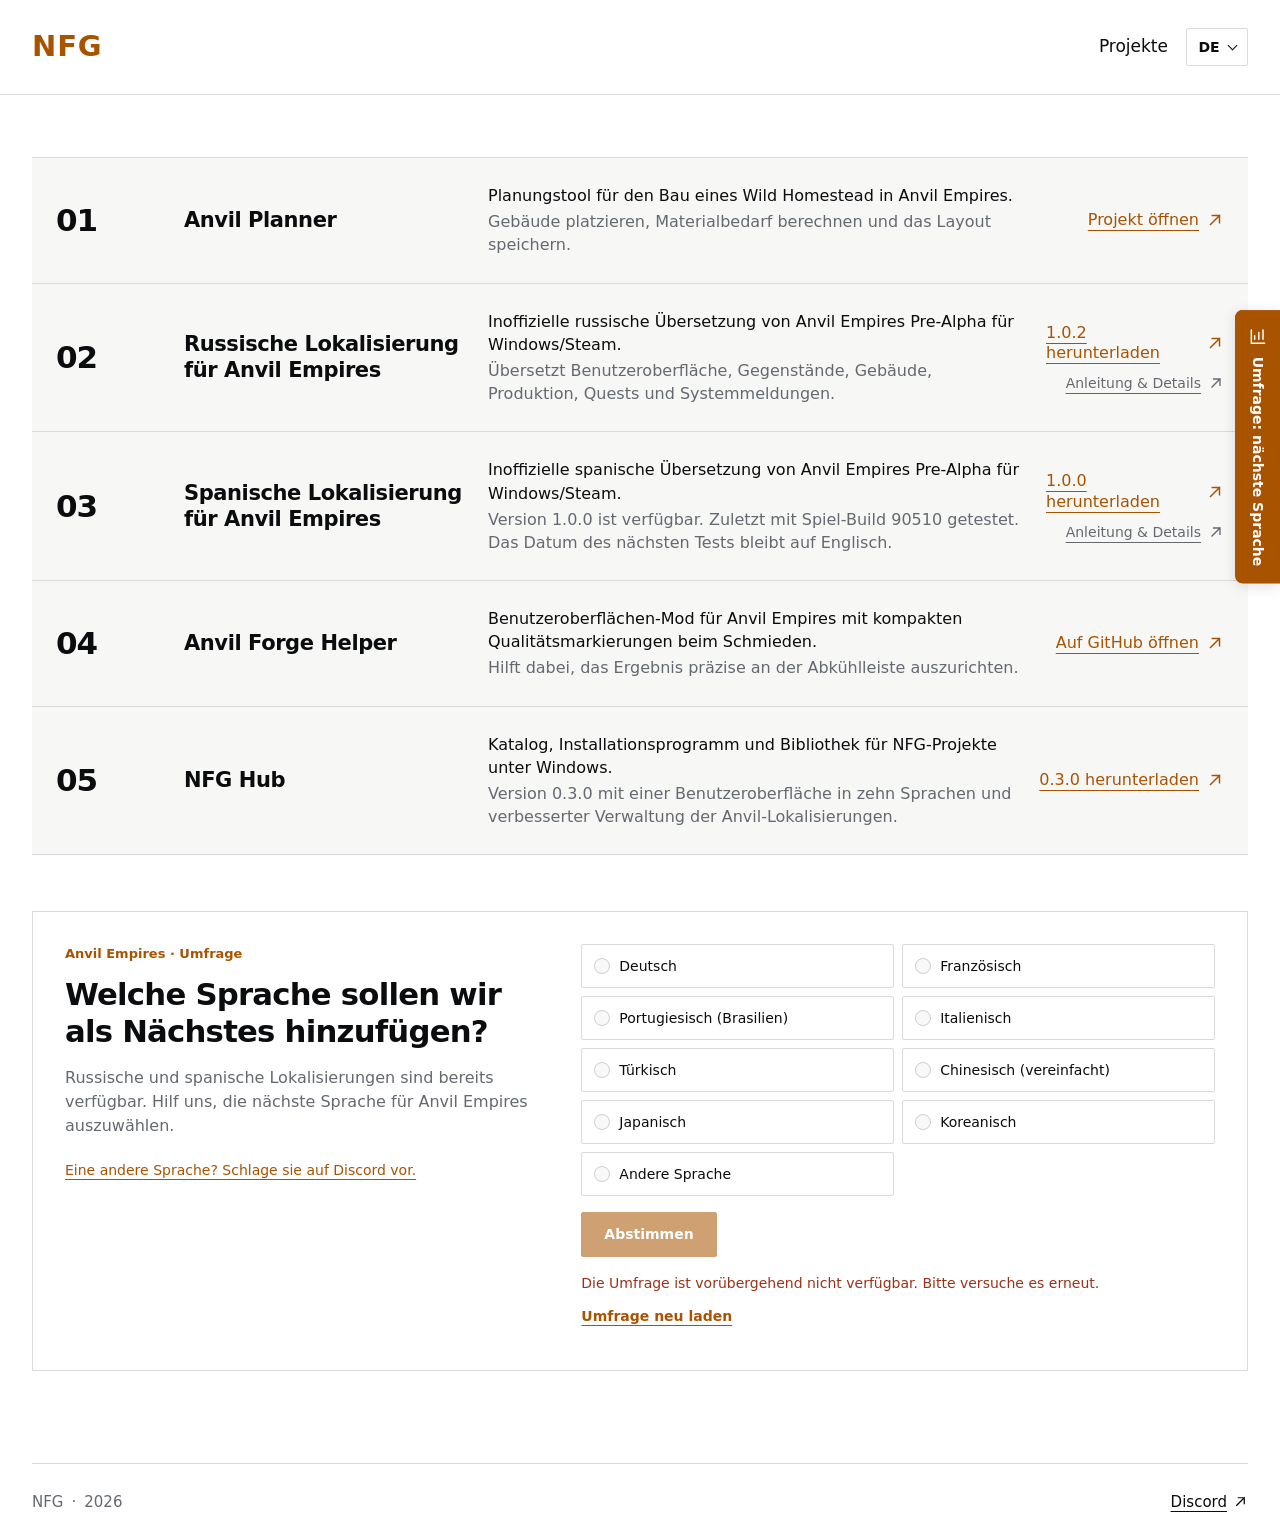
==== de/index.html @ 0013426a "Show in-game build 90510 in player-facing testing notes" ====
<!doctype html>
<html lang="de">
  <head>
    <meta charset="utf-8" />
    <meta name="viewport" content="width=device-width, initial-scale=1" />
    <title>NFG-Projekte</title>
    <meta name="description" content="Projekte von NFG: Anvil Planner, russische und spanische Lokalisierungen für Anvil Empires, Anvil Forge Helper und NFG Hub." />
    <meta name="robots" content="index,follow,max-image-preview:large" />
    <link rel="canonical" href="https://nfg-system.online/de/" />
    <link rel="alternate" hreflang="en" href="https://nfg-system.online/en/" />
    <link rel="alternate" hreflang="ru" href="https://nfg-system.online/ru/" />
    <link rel="alternate" hreflang="es" href="https://nfg-system.online/es/" />
    <link rel="alternate" hreflang="de" href="https://nfg-system.online/de/" />
    <link rel="alternate" hreflang="fr" href="https://nfg-system.online/fr/" />
    <link rel="alternate" hreflang="it" href="https://nfg-system.online/it/" />
    <link rel="alternate" hreflang="pt-BR" href="https://nfg-system.online/pt-br/" />
    <link rel="alternate" hreflang="zh-CN" href="https://nfg-system.online/zh-cn/" />
    <link rel="alternate" hreflang="ja" href="https://nfg-system.online/ja/" />
    <link rel="alternate" hreflang="ko" href="https://nfg-system.online/ko/" />
    <link rel="alternate" hreflang="tr" href="https://nfg-system.online/tr/" />
    <link rel="alternate" hreflang="x-default" href="https://nfg-system.online/en/" />
    <link rel="icon" href="../favicon.ico" sizes="any" />
    <link rel="icon" href="../assets/brand/nfg-favicon-48.png" sizes="48x48" type="image/png" />
    <link rel="icon" href="../assets/brand/nfg-favicon-192.png" sizes="192x192" type="image/png" />
    <link rel="apple-touch-icon" href="../assets/brand/nfg-apple-touch-icon.png" sizes="180x180" />
    <meta name="theme-color" content="#ffffff" />
    <meta property="og:type" content="website" />
    <meta property="og:site_name" content="NFG" />
    <meta property="og:url" content="https://nfg-system.online/de/" />
    <meta property="og:title" content="NFG-Projekte" />
    <meta property="og:description" content="Projekte von NFG: Anvil Planner, russische und spanische Lokalisierungen für Anvil Empires, Anvil Forge Helper und NFG Hub." />
    <meta property="og:locale" content="de_DE" />
    <meta property="og:locale:alternate" content="en_US" />
    <meta property="og:locale:alternate" content="ru_RU" />
    <meta property="og:locale:alternate" content="es_ES" />
    <meta property="og:locale:alternate" content="fr_FR" />
    <meta property="og:locale:alternate" content="it_IT" />
    <meta property="og:locale:alternate" content="pt_BR" />
    <meta property="og:locale:alternate" content="zh_CN" />
    <meta property="og:locale:alternate" content="ja_JP" />
    <meta property="og:locale:alternate" content="ko_KR" />
    <meta property="og:locale:alternate" content="tr_TR" />
    <meta property="og:image" content="https://nfg-system.online/assets/brand/nfg-og-image.png" />
    <meta property="og:image:alt" content="NFG" />
    <meta name="twitter:card" content="summary_large_image" />
    <script type="application/ld+json">{"@context":"https://schema.org","@graph":[{"@type":"Organization","@id":"https://nfg-system.online/#organization","name":"NFG","url":"https://nfg-system.online/","logo":"https://nfg-system.online/assets/brand/nfg-favicon-512.png"},{"@type":"WebSite","@id":"https://nfg-system.online/#website","name":"NFG","url":"https://nfg-system.online/","publisher":{"@id":"https://nfg-system.online/#organization"}},{"@type":"CollectionPage","name":"NFG-Projekte","description":"Projekte von NFG: Anvil Planner, russische und spanische Lokalisierungen für Anvil Empires, Anvil Forge Helper und NFG Hub.","url":"https://nfg-system.online/de/","inLanguage":"de","isPartOf":{"@id":"https://nfg-system.online/#website"},"mainEntity":{"@type":"ItemList","itemListElement":[{"@type":"ListItem","position":1,"name":"Anvil Planner","url":"https://anvil-planner.nfg-system.online/"},{"@type":"ListItem","position":2,"name":"Russische Lokalisierung für Anvil Empires","url":"https://github.com/Aneonfas/anvil-empires-localizations/releases/download/ru-v1.0.2/Anvil-Empires-Russian-v1.0.2-steam-build-24805551.zip"},{"@type":"ListItem","position":3,"name":"Spanische Lokalisierung für Anvil Empires","url":"https://github.com/Aneonfas/anvil-empires-localizations/releases/download/es-v1.0.0/Anvil-Empires-Spanish-v1.0.0-steam-build-24805551.zip","description":"Version 1.0.0 ist verfügbar. Zuletzt mit Spiel-Build 90510 getestet. Das Datum des nächsten Tests bleibt auf Englisch."},{"@type":"ListItem","position":4,"name":"Anvil Forge Helper","url":"https://github.com/nullith2/Anvil-forge-helper"},{"@type":"ListItem","position":5,"name":"NFG Hub","url":"https://github.com/Aneonfas/nfg-hub/releases/download/v0.3.0/NFG-Hub-v0.3.0-win-x64.zip"}]}}]}</script>
    <link rel="stylesheet" href="../assets/home.css?v=20260827-localization-guides-v1" />
    <script type="module" src="../assets/language-poll.js?v=20260827-localization-guides-v1"></script>
  </head>
  <body>
    <!-- Generated by scripts/generate-localized-home.mjs. Edit content/home.locales.json. -->
    <script>
      document.addEventListener("click", (event) => {
        const link = event.target.closest("[data-locale-choice]");
        const locale = link?.dataset.localeChoice;
        if (!locale) return;
        document.cookie = "nfg_locale=" + encodeURIComponent(locale) + "; Path=/; Max-Age=31536000; SameSite=Lax; Secure";
      });
    </script>
    <a class="skip-link" href="#projects">Zu den Projekten springen</a>

    <header class="site-header">
      <div class="shell header-inner">
        <a class="wordmark" href="/" aria-label="NFG – Startseite">NFG</a>
        <div class="header-actions">
          <a class="section-link" href="#projects">Projekte</a>
          <details class="language-menu">
            <summary aria-label="Sprache auswählen">DE</summary>
            <nav class="language-options" aria-label="Sprache auswählen">
              <a href="/en/" data-locale-choice="en" lang="en" hreflang="en">English</a>
              <a href="/ru/" data-locale-choice="ru" lang="ru" hreflang="ru">Русский</a>
              <a href="/es/" data-locale-choice="es" lang="es" hreflang="es">Español</a>
              <a href="/de/" data-locale-choice="de" lang="de" hreflang="de" aria-current="page">Deutsch</a>
              <a href="/fr/" data-locale-choice="fr" lang="fr" hreflang="fr">Français</a>
              <a href="/it/" data-locale-choice="it" lang="it" hreflang="it">Italiano</a>
              <a href="/pt-br/" data-locale-choice="pt-br" lang="pt-BR" hreflang="pt-BR">Português (Brasil)</a>
              <a href="/zh-cn/" data-locale-choice="zh-cn" lang="zh-CN" hreflang="zh-CN">简体中文</a>
              <a href="/ja/" data-locale-choice="ja" lang="ja" hreflang="ja">日本語</a>
              <a href="/ko/" data-locale-choice="ko" lang="ko" hreflang="ko">한국어</a>
              <a href="/tr/" data-locale-choice="tr" lang="tr" hreflang="tr">Türkçe</a>
            </nav>
          </details>
        </div>
      </div>
    </header>

    <div class="poll-shortcut-dock" data-poll-shortcut-dock>
      <a class="poll-shortcut" href="#language-poll" data-poll-shortcut>
        <svg viewBox="0 0 24 24" aria-hidden="true" focusable="false">
          <path d="M4 4v16h16M8 15v-4m5 4V7m5 8V4" />
        </svg>
        <span>Umfrage: nächste Sprache</span>
      </a>
    </div>

    <main class="shell page-main">
      <h1 class="visually-hidden">NFG-Projekte</h1>
      <section class="project-list" id="projects" aria-label="Liste der NFG-Projekte">
        <article class="project-row project-row-active">
          <div class="project-index" aria-hidden="true">01</div>
          <h2 class="project-title">Anvil Planner</h2>
          <div class="project-copy">
            <p>Planungstool für den Bau eines Wild Homestead in Anvil Empires.</p>
            <p class="project-copy-secondary">Gebäude platzieren, Materialbedarf berechnen und das Layout speichern.</p>
          </div>
          <a
            class="project-link"
            href="https://anvil-planner.nfg-system.online/"
            target="_blank"
            rel="noreferrer"
            aria-label="Anvil Planner in einem neuen Tab öffnen"
          >
            <span>Projekt öffnen</span>
            <svg aria-hidden="true" viewBox="0 0 20 20">
              <path d="M5 15 15 5M7 5h8v8" />
            </svg>
          </a>
        </article>

        <article class="project-row project-row-active">
          <div class="project-index" aria-hidden="true">02</div>
          <h2 class="project-title">Russische Lokalisierung für Anvil Empires</h2>
          <div class="project-copy">
            <p>Inoffizielle russische Übersetzung von Anvil Empires Pre-Alpha für Windows/Steam.</p>
            <p class="project-copy-secondary">Übersetzt Benutzeroberfläche, Gegenstände, Gebäude, Produktion, Quests und Systemmeldungen.</p>
          </div>
          <div class="project-actions">
            <a
              class="project-link"
              href="https://github.com/Aneonfas/anvil-empires-localizations/releases/download/ru-v1.0.2/Anvil-Empires-Russian-v1.0.2-steam-build-24805551.zip"
              target="_blank"
              rel="noreferrer"
              aria-label="Russische Lokalisierung für Anvil Empires 1.0.2 von GitHub in einem neuen Tab herunterladen"
            >
              <span>1.0.2 herunterladen</span>
              <svg aria-hidden="true" viewBox="0 0 20 20">
                <path d="M5 15 15 5M7 5h8v8" />
              </svg>
            </a>
            <a
              class="project-link project-link-secondary"
              href="https://github.com/Aneonfas/anvil-empires-localizations/blob/main/README.ru.md"
              target="_blank"
              rel="noreferrer"
              hreflang="ru"
              aria-label="Anleitung &amp; Details: Russische Lokalisierung für Anvil Empires auf GitHub (öffnet in einem neuen Tab)"
            >
              <span>Anleitung &amp; Details</span>
              <svg aria-hidden="true" viewBox="0 0 20 20">
                <path d="M5 15 15 5M7 5h8v8" />
              </svg>
            </a>
          </div>
        </article>

        <article class="project-row project-row-active">
          <div class="project-index" aria-hidden="true">03</div>
          <h2 class="project-title">Spanische Lokalisierung für Anvil Empires</h2>
          <div class="project-copy">
            <p>Inoffizielle spanische Übersetzung von Anvil Empires Pre-Alpha für Windows/Steam.</p>
            <p class="project-copy-secondary">Version 1.0.0 ist verfügbar. Zuletzt mit Spiel-Build 90510 getestet. Das Datum des nächsten Tests bleibt auf Englisch.</p>
          </div>
          <div class="project-actions">
            <a
              class="project-link"
              href="https://github.com/Aneonfas/anvil-empires-localizations/releases/download/es-v1.0.0/Anvil-Empires-Spanish-v1.0.0-steam-build-24805551.zip"
              target="_blank"
              rel="noreferrer"
              aria-label="Spanische Lokalisierung für Anvil Empires 1.0.0 von GitHub in einem neuen Tab herunterladen"
            >
              <span>1.0.0 herunterladen</span>
              <svg aria-hidden="true" viewBox="0 0 20 20">
                <path d="M5 15 15 5M7 5h8v8" />
              </svg>
            </a>
            <a
              class="project-link project-link-secondary"
              href="https://github.com/Aneonfas/anvil-empires-localizations/blob/main/README.es.md"
              target="_blank"
              rel="noreferrer"
              hreflang="es"
              aria-label="Anleitung &amp; Details: Spanische Lokalisierung für Anvil Empires auf GitHub (öffnet in einem neuen Tab)"
            >
              <span>Anleitung &amp; Details</span>
              <svg aria-hidden="true" viewBox="0 0 20 20">
                <path d="M5 15 15 5M7 5h8v8" />
              </svg>
            </a>
          </div>
        </article>

        <article class="project-row project-row-active">
          <div class="project-index" aria-hidden="true">04</div>
          <h2 class="project-title">Anvil Forge Helper</h2>
          <div class="project-copy">
            <p>Benutzeroberflächen-Mod für Anvil Empires mit kompakten Qualitätsmarkierungen beim Schmieden.</p>
            <p class="project-copy-secondary">Hilft dabei, das Ergebnis präzise an der Abkühlleiste auszurichten.</p>
          </div>
          <a
            class="project-link"
            href="https://github.com/nullith2/Anvil-forge-helper"
            target="_blank"
            rel="noreferrer"
            aria-label="Anvil Forge Helper auf GitHub in einem neuen Tab öffnen"
          >
            <span>Auf GitHub öffnen</span>
            <svg aria-hidden="true" viewBox="0 0 20 20">
              <path d="M5 15 15 5M7 5h8v8" />
            </svg>
          </a>
        </article>

        <article class="project-row project-row-active">
          <div class="project-index" aria-hidden="true">05</div>
          <h2 class="project-title">NFG Hub</h2>
          <div class="project-copy">
            <p>Katalog, Installationsprogramm und Bibliothek für NFG-Projekte unter Windows.</p>
            <p class="project-copy-secondary">Version 0.3.0 mit einer Benutzeroberfläche in zehn Sprachen und verbesserter Verwaltung der Anvil-Lokalisierungen.</p>
          </div>
          <a
            class="project-link"
            href="https://github.com/Aneonfas/nfg-hub/releases/download/v0.3.0/NFG-Hub-v0.3.0-win-x64.zip"
            target="_blank"
            rel="noreferrer"
            aria-label="NFG Hub 0.3.0 für Windows x64 von GitHub in einem neuen Tab herunterladen"
          >
            <span>0.3.0 herunterladen</span>
            <svg aria-hidden="true" viewBox="0 0 20 20">
              <path d="M5 15 15 5M7 5h8v8" />
            </svg>
          </a>
        </article>
      </section>

      <section class="language-poll" id="language-poll" aria-labelledby="language-poll-title" tabindex="-1" data-language-poll data-poll-id="anvil-next-language-v1">
        <div class="poll-intro">
          <p class="poll-eyebrow">Anvil Empires · Umfrage</p>
          <h2 id="language-poll-title">Welche Sprache sollen wir als Nächstes hinzufügen?</h2>
          <p class="poll-description">Russische und spanische Lokalisierungen sind bereits verfügbar. Hilf uns, die nächste Sprache für Anvil Empires auszuwählen.</p>
          <p class="poll-suggest"><a href="https://discord.gg/RNJaFUyeyx" target="_blank" rel="noreferrer" aria-label="Eine andere Sprache? Schlage sie auf Discord vor. NFG-Discord-Server in einem neuen Tab öffnen">Eine andere Sprache? Schlage sie auf Discord vor.</a></p>
        </div>
        <div class="poll-content">
          <form data-poll-form aria-describedby="language-poll-status" novalidate hidden>
            <fieldset class="poll-fieldset" data-poll-fieldset disabled>
              <legend class="visually-hidden">Wähle eine Sprache</legend>
              <div class="poll-options">
                <label class="poll-option">
                  <input type="radio" name="next-language" value="de" required />
                  <span>Deutsch</span>
                </label>
                <label class="poll-option">
                  <input type="radio" name="next-language" value="fr" required />
                  <span>Französisch</span>
                </label>
                <label class="poll-option">
                  <input type="radio" name="next-language" value="pt-br" required />
                  <span>Portugiesisch (Brasilien)</span>
                </label>
                <label class="poll-option">
                  <input type="radio" name="next-language" value="it" required />
                  <span>Italienisch</span>
                </label>
                <label class="poll-option">
                  <input type="radio" name="next-language" value="tr" required />
                  <span>Türkisch</span>
                </label>
                <label class="poll-option">
                  <input type="radio" name="next-language" value="zh-cn" required />
                  <span>Chinesisch (vereinfacht)</span>
                </label>
                <label class="poll-option">
                  <input type="radio" name="next-language" value="ja" required />
                  <span>Japanisch</span>
                </label>
                <label class="poll-option">
                  <input type="radio" name="next-language" value="ko" required />
                  <span>Koreanisch</span>
                </label>
                <label class="poll-option">
                  <input type="radio" name="next-language" value="other" required />
                  <span>Andere Sprache</span>
                </label>
              </div>
            </fieldset>
            <div class="poll-verification" role="group" aria-label="Prüfung vor der Abstimmung" data-poll-verification hidden>
              <p class="poll-verification-status" role="status" aria-live="polite" aria-atomic="true" tabindex="-1" data-poll-verification-status></p>
              <div class="poll-challenge" data-poll-challenge></div>
              <button class="poll-retry" type="button" data-poll-verification-retry hidden>Prüfung wiederholen</button>
            </div>
            <div class="poll-actions">
              <button class="poll-submit" type="submit" data-poll-submit disabled>Abstimmen</button>
            </div>
          </form>
          <p class="poll-status" id="language-poll-status" role="status" aria-live="polite" aria-atomic="true" tabindex="-1" data-poll-status hidden></p>
          <button class="poll-retry" type="button" data-poll-retry hidden>Umfrage neu laden</button>
          <details class="poll-results" data-poll-results hidden>
            <summary><span>Ergebnisse</span><span class="poll-total" data-poll-total></span></summary>
            <ol class="poll-result-list">
              <li class="poll-result" data-poll-result="de">
                <div class="poll-result-label">
                  <span>Deutsch<span class="poll-selected" data-poll-selected hidden>Deine Stimme</span></span>
                  <span class="poll-count" data-poll-count></span>
                </div>
                <div class="poll-track" aria-hidden="true"><div class="poll-bar" data-poll-bar></div></div>
              </li>
              <li class="poll-result" data-poll-result="fr">
                <div class="poll-result-label">
                  <span>Französisch<span class="poll-selected" data-poll-selected hidden>Deine Stimme</span></span>
                  <span class="poll-count" data-poll-count></span>
                </div>
                <div class="poll-track" aria-hidden="true"><div class="poll-bar" data-poll-bar></div></div>
              </li>
              <li class="poll-result" data-poll-result="pt-br">
                <div class="poll-result-label">
                  <span>Portugiesisch (Brasilien)<span class="poll-selected" data-poll-selected hidden>Deine Stimme</span></span>
                  <span class="poll-count" data-poll-count></span>
                </div>
                <div class="poll-track" aria-hidden="true"><div class="poll-bar" data-poll-bar></div></div>
              </li>
              <li class="poll-result" data-poll-result="it">
                <div class="poll-result-label">
                  <span>Italienisch<span class="poll-selected" data-poll-selected hidden>Deine Stimme</span></span>
                  <span class="poll-count" data-poll-count></span>
                </div>
                <div class="poll-track" aria-hidden="true"><div class="poll-bar" data-poll-bar></div></div>
              </li>
              <li class="poll-result" data-poll-result="tr">
                <div class="poll-result-label">
                  <span>Türkisch<span class="poll-selected" data-poll-selected hidden>Deine Stimme</span></span>
                  <span class="poll-count" data-poll-count></span>
                </div>
                <div class="poll-track" aria-hidden="true"><div class="poll-bar" data-poll-bar></div></div>
              </li>
              <li class="poll-result" data-poll-result="zh-cn">
                <div class="poll-result-label">
                  <span>Chinesisch (vereinfacht)<span class="poll-selected" data-poll-selected hidden>Deine Stimme</span></span>
                  <span class="poll-count" data-poll-count></span>
                </div>
                <div class="poll-track" aria-hidden="true"><div class="poll-bar" data-poll-bar></div></div>
              </li>
              <li class="poll-result" data-poll-result="ja">
                <div class="poll-result-label">
                  <span>Japanisch<span class="poll-selected" data-poll-selected hidden>Deine Stimme</span></span>
                  <span class="poll-count" data-poll-count></span>
                </div>
                <div class="poll-track" aria-hidden="true"><div class="poll-bar" data-poll-bar></div></div>
              </li>
              <li class="poll-result" data-poll-result="ko">
                <div class="poll-result-label">
                  <span>Koreanisch<span class="poll-selected" data-poll-selected hidden>Deine Stimme</span></span>
                  <span class="poll-count" data-poll-count></span>
                </div>
                <div class="poll-track" aria-hidden="true"><div class="poll-bar" data-poll-bar></div></div>
              </li>
              <li class="poll-result" data-poll-result="other">
                <div class="poll-result-label">
                  <span>Andere Sprache<span class="poll-selected" data-poll-selected hidden>Deine Stimme</span></span>
                  <span class="poll-count" data-poll-count></span>
                </div>
                <div class="poll-track" aria-hidden="true"><div class="poll-bar" data-poll-bar></div></div>
              </li>
            </ol>
          </details>
          <noscript><p class="poll-noscript">Aktiviere JavaScript, um abzustimmen und Ergebnisse zu sehen. Du kannst auch auf Discord eine Sprache vorschlagen.</p></noscript>
        </div>
        <script type="application/json" data-poll-copy>{"shortcut":"Umfrage: nächste Sprache","eyebrow":"Anvil Empires · Umfrage","title":"Welche Sprache sollen wir als Nächstes hinzufügen?","description":"Russische und spanische Lokalisierungen sind bereits verfügbar. Hilf uns, die nächste Sprache für Anvil Empires auszuwählen.","choose":"Wähle eine Sprache","choiceRequired":"Wähle vor der Abstimmung eine Sprache.","submit":"Abstimmen","submitting":"Deine Stimme wird gespeichert…","loading":"Umfrage wird geladen…","retry":"Umfrage neu laden","results":"Ergebnisse","totalVotes":"Stimmen insgesamt: {count}","resultCount":"Stimmen: {votes} · {percent}","yourVote":"Deine Stimme","voted":"Deine Stimme ist gespeichert: {language}.","success":"Danke! Deine Stimme: {language}.","verification":{"label":"Prüfung vor der Abstimmung","loading":"Prüfung wird geladen…","ready":"Prüfung abgeschlossen.","retry":"Prüfung wiederholen","expired":"Die Prüfung ist abgelaufen. Bitte führe sie erneut durch.","failed":"Die Prüfung ist fehlgeschlagen. Bitte versuche es erneut.","unavailable":"Die Prüfung ist vorübergehend nicht verfügbar. Die Ergebnisse kannst du unten weiterhin ansehen.","wait":"Versuche es in {seconds} Sekunden erneut.","checkingVote":"Es wird geprüft, ob deine Stimme gespeichert wurde…"},"suggest":"Eine andere Sprache? Schlage sie auf Discord vor.","noscript":"Aktiviere JavaScript, um abzustimmen und Ergebnisse zu sehen. Du kannst auch auf Discord eine Sprache vorschlagen.","errors":{"unavailable":"Die Umfrage ist vorübergehend nicht verfügbar. Bitte versuche es erneut.","vote_failed":"Deine Stimme konnte nicht bestätigt werden. Lade die Umfrage vor einem weiteren Versuch neu.","cookie_required":"Zum Abstimmen sind Cookies dieser Website nötig. Erlaube sie und lade die Umfrage neu.","forbidden":"Die Abstimmungsanfrage konnte nicht geprüft werden. Lade die Seite neu und versuche es erneut.","rate_limited":"Zu viele Anfragen. Warte etwas, bevor du es erneut versuchst.","invalid_option":"Diese Option ist nicht verfügbar. Wähle eine Sprache aus der Liste.","already_voted":"Dieser Browser hat bereits abgestimmt. Erneutes Abstimmen ist nicht möglich.","verification_required":"Schließe vor der Abstimmung die Prüfung ab.","verification_failed":"Die Prüfung wurde nicht akzeptiert. Führe sie vor einem weiteren Versuch erneut durch.","verification_unavailable":"Die Prüfung ist vorübergehend nicht verfügbar. Bitte versuche es später."},"options":{"de":"Deutsch","fr":"Französisch","pt-br":"Portugiesisch (Brasilien)","it":"Italienisch","tr":"Türkisch","zh-cn":"Chinesisch (vereinfacht)","ja":"Japanisch","ko":"Koreanisch","other":"Andere Sprache"},"locale":"de"}</script>
      </section>
    </main>

    <footer class="site-footer">
      <div class="shell">
        <div class="footer-meta">
          <span>NFG</span><span aria-hidden="true">·</span><span>2026</span>
        </div>
        <a
          class="footer-link"
          href="https://discord.gg/RNJaFUyeyx"
          target="_blank"
          rel="noreferrer"
          aria-label="NFG-Discord-Server in einem neuen Tab öffnen"
        >
          <span>Discord</span>
          <svg aria-hidden="true" viewBox="0 0 20 20">
              <path d="M5 15 15 5M7 5h8v8" />
            </svg>
        </a>
      </div>
    </footer>
  </body>
</html>
---- assets/home.css ----
:root {
  color-scheme: light;
  --paper: #ffffff;
  --ink: #0b0c0e;
  --muted: #646970;
  --placeholder: #858b92;
  --line: #d8dade;
  --active-surface: #f7f7f6;
  --accent: #a85300;
  --accent-hover: #743a00;
  --focus: rgba(168, 83, 0, 0.28);
  --max-width: 1280px;
}

* {
  box-sizing: border-box;
}

html {
  background: var(--paper);
  scroll-behavior: smooth;
}

body {
  min-width: min(320px, 100%);
  min-height: 100vh;
  min-height: 100dvh;
  margin: 0;
  display: flex;
  flex-direction: column;
  color: var(--ink);
  background: var(--paper);
  font-family: Inter, ui-sans-serif, system-ui, -apple-system, BlinkMacSystemFont,
    "Segoe UI", sans-serif;
  line-height: 1.5;
  text-rendering: optimizeLegibility;
  -webkit-font-smoothing: antialiased;
}

a {
  color: inherit;
}

.visually-hidden {
  position: absolute;
  width: 1px;
  height: 1px;
  padding: 0;
  margin: -1px;
  overflow: hidden;
  clip: rect(0, 0, 0, 0);
  white-space: nowrap;
  border: 0;
}

.shell {
  width: min(calc(100% - 64px), var(--max-width));
  margin-inline: auto;
}

.skip-link {
  position: fixed;
  z-index: 10;
  top: 12px;
  left: 12px;
  padding: 10px 12px;
  color: var(--paper);
  background: var(--ink);
  border-radius: 3px;
  transform: translateY(-160%);
}

.skip-link:focus {
  transform: translateY(0);
}

.site-header {
  flex: 0 0 auto;
  border-bottom: 1px solid var(--line);
}

.header-inner {
  min-height: 94px;
  display: flex;
  align-items: center;
  justify-content: space-between;
  gap: 24px;
}

.wordmark,
.section-link {
  text-decoration: none;
}

.header-actions {
  display: flex;
  align-items: center;
  gap: 18px;
}

.wordmark {
  color: var(--accent);
  font-size: 29px;
  font-weight: 800;
  letter-spacing: 0.03em;
}

.section-link {
  font-size: 17px;
  font-weight: 500;
  text-underline-offset: 5px;
}

.section-link:hover {
  text-decoration: underline;
}

.wordmark:focus-visible,
.section-link:focus-visible,
.language-menu summary:focus-visible,
.language-options a:focus-visible,
.project-link:focus-visible,
.footer-link:focus-visible {
  outline: 3px solid var(--focus);
  outline-offset: 5px;
  border-radius: 2px;
}

.language-menu {
  position: relative;
}

.language-menu summary {
  min-width: 62px;
  min-height: 38px;
  padding: 7px 10px;
  display: inline-flex;
  align-items: center;
  justify-content: center;
  gap: 9px;
  border: 1px solid var(--line);
  border-radius: 2px;
  color: var(--ink);
  background: var(--paper);
  font-size: 14px;
  font-weight: 700;
  line-height: 1;
  list-style: none;
  cursor: pointer;
}

.language-menu summary::-webkit-details-marker {
  display: none;
}

.language-menu summary::after {
  width: 6px;
  height: 6px;
  content: "";
  border-right: 1.5px solid currentColor;
  border-bottom: 1.5px solid currentColor;
  transform: translateY(-2px) rotate(45deg);
}

.language-menu[open] summary::after {
  transform: translateY(2px) rotate(225deg);
}

.language-options {
  position: absolute;
  z-index: 20;
  top: calc(100% + 9px);
  right: 0;
  width: 286px;
  padding: 8px;
  display: grid;
  grid-template-columns: repeat(2, minmax(0, 1fr));
  gap: 4px;
  border: 1px solid var(--line);
  background: var(--paper);
  box-shadow: 0 14px 38px rgba(11, 12, 14, 0.12);
}

.language-options a {
  padding: 9px 10px;
  color: var(--ink);
  font-size: 14px;
  font-weight: 500;
  line-height: 1.25;
  text-decoration: none;
}

.language-options a:hover,
.language-options a[aria-current="page"] {
  color: var(--accent-hover);
  background: var(--active-surface);
}

.language-options a[aria-current="page"] {
  font-weight: 700;
}

.page-main {
  flex: 1 0 auto;
  padding-block: 62px 92px;
}

.project-list {
  border-top: 1px solid var(--line);
}

.project-row {
  min-height: 108px;
  padding: 26px 24px;
  display: grid;
  grid-template-columns: 104px minmax(220px, 280px) minmax(280px, 1fr) 178px;
  align-items: center;
  column-gap: 24px;
  border-bottom: 1px solid var(--line);
}

.project-row-active {
  min-height: 118px;
  background: var(--active-surface);
}

.project-index,
.project-title,
.project-copy p {
  margin: 0;
}

.project-index {
  font-size: 31px;
  font-weight: 650;
  line-height: 1;
  letter-spacing: -0.035em;
}

.project-title {
  font-size: 21px;
  font-weight: 700;
  line-height: 1.25;
  letter-spacing: -0.02em;
}

.project-copy {
  min-width: 0;
  font-size: 16px;
  line-height: 1.45;
}

.project-copy-secondary {
  margin-top: 3px !important;
  color: var(--muted);
}

.project-actions {
  min-width: 0;
  display: flex;
  flex-direction: column;
  align-items: flex-end;
  gap: 10px;
}

.project-actions .project-link {
  max-width: 100%;
}

.project-link {
  width: max-content;
  justify-self: end;
  display: inline-flex;
  align-items: center;
  gap: 7px;
  color: var(--accent);
  font-size: 16px;
  font-weight: 500;
  line-height: 1.3;
  text-decoration-line: underline;
  text-decoration-thickness: 1px;
  text-underline-offset: 5px;
}

.project-link svg {
  width: 18px;
  height: 18px;
  flex: 0 0 auto;
  fill: none;
  stroke: currentColor;
  stroke-width: 1.65;
  stroke-linecap: square;
  stroke-linejoin: miter;
}

.project-link:hover {
  color: var(--accent-hover);
}

.project-link-secondary {
  color: var(--muted);
  font-size: 14px;
  text-align: right;
}

.project-link-secondary svg {
  width: 16px;
  height: 16px;
}

.poll-shortcut-dock {
  position: fixed;
  z-index: 5;
  top: 50%;
  right: 0;
  transform: translateY(-50%);
}

.poll-shortcut-dock[data-poll-in-view="true"] {
  visibility: hidden;
  pointer-events: none;
}

.poll-shortcut {
  min-width: 44px;
  min-height: 44px;
  padding: 16px 12px;
  display: inline-flex;
  align-items: center;
  justify-content: center;
  gap: 10px;
  border: 1px solid var(--accent);
  border-right: 0;
  border-radius: 8px 0 0 8px;
  color: var(--paper);
  background: var(--accent);
  box-shadow: 0 3px 14px rgba(11, 12, 14, 0.12);
  font-size: 14px;
  font-weight: 600;
  line-height: 1.3;
  text-align: center;
  text-decoration: none;
  white-space: nowrap;
  writing-mode: vertical-rl;
}

.poll-shortcut:hover {
  border-color: var(--accent-hover);
  background: var(--accent-hover);
}

.poll-shortcut:focus-visible,
.language-poll:focus-visible {
  outline: 3px solid var(--focus);
  outline-offset: 4px;
}

.poll-shortcut svg {
  width: 20px;
  height: 20px;
  flex: 0 0 auto;
  fill: none;
  stroke: currentColor;
  stroke-width: 1.75;
  stroke-linecap: round;
  stroke-linejoin: round;
}

.language-poll {
  margin-top: 56px;
  scroll-margin-top: 24px;
  padding: 32px;
  display: grid;
  grid-template-columns: minmax(0, 0.85fr) minmax(0, 1.15fr);
  gap: 48px;
  border: 1px solid var(--line);
}

.language-poll [hidden] {
  display: none !important;
}

.poll-intro,
.poll-content {
  min-width: 0;
}

.poll-eyebrow {
  margin: 0 0 12px;
  color: var(--accent);
  font-size: 13px;
  font-weight: 650;
}

.poll-intro h2 {
  margin: 0;
  font-size: clamp(24px, 2.4vw, 31px);
  line-height: 1.2;
  letter-spacing: -0.025em;
  overflow-wrap: anywhere;
}

.poll-description {
  margin: 16px 0 0;
  color: var(--muted);
  font-size: 16px;
}

.poll-suggest {
  margin: 22px 0 0;
  font-size: 14px;
}

.poll-suggest a,
.poll-retry {
  color: var(--accent);
  text-decoration: underline;
  text-underline-offset: 4px;
}

.poll-suggest a:hover,
.poll-retry:hover {
  color: var(--accent-hover);
}

.poll-fieldset {
  min-width: 0;
  margin: 0;
  padding: 0;
  border: 0;
}

.poll-options {
  display: grid;
  grid-template-columns: repeat(2, minmax(0, 1fr));
  gap: 8px;
}

.poll-option {
  min-width: 0;
  min-height: 44px;
  padding: 10px 12px;
  display: flex;
  align-items: center;
  gap: 9px;
  border: 1px solid var(--line);
  border-radius: 2px;
  background: var(--paper);
  font-size: 14px;
  line-height: 1.4;
  cursor: pointer;
  overflow-wrap: anywhere;
}

.poll-option input {
  flex: 0 0 auto;
  width: 16px;
  height: 16px;
  margin: 0;
  accent-color: var(--accent);
}

.poll-option:has(input:checked) {
  color: var(--accent-hover);
  border-color: var(--accent);
  background: #fff8f0;
}

.poll-option:has(input:focus-visible),
.poll-submit:focus-visible,
.poll-retry:focus-visible,
.poll-results summary:focus-visible,
.poll-suggest a:focus-visible {
  outline: 3px solid var(--focus);
  outline-offset: 3px;
}

.poll-fieldset:disabled .poll-option {
  cursor: default;
}

.poll-actions {
  margin-top: 16px;
}

.poll-submit,
.poll-retry {
  min-height: 44px;
  font: inherit;
  font-size: 14px;
  font-weight: 600;
  cursor: pointer;
}

.poll-submit {
  max-width: 100%;
  padding: 11px 22px;
  border: 1px solid var(--accent);
  border-radius: 2px;
  color: var(--paper);
  background: var(--accent);
}

.poll-submit:hover:not(:disabled) {
  border-color: var(--accent-hover);
  background: var(--accent-hover);
}

.poll-submit:disabled,
.poll-retry:disabled {
  opacity: 0.55;
  cursor: default;
}

.poll-retry {
  padding: 8px 0;
  border: 0;
  background: none;
  text-align: start;
}

.poll-status {
  margin: 16px 0 0;
  font-size: 14px;
}

.poll-status[data-state="error"],
.poll-verification-status[data-state="error"] {
  color: #9b3217;
}

.poll-status[data-state="success"] {
  font-weight: 600;
}

.poll-results {
  margin-top: 22px;
  border-top: 1px solid var(--line);
}

.poll-results summary {
  padding-block: 14px;
  font-size: 14px;
  font-weight: 600;
  cursor: pointer;
}

.poll-total {
  margin-inline-start: 12px;
  color: var(--muted);
  font-weight: 400;
}

.poll-result-list {
  margin: 4px 0 0;
  padding: 0;
  display: grid;
  gap: 12px;
  list-style: none;
}

.poll-result-label {
  display: flex;
  flex-wrap: wrap;
  align-items: baseline;
  justify-content: space-between;
  gap: 2px 12px;
  font-size: 13px;
  overflow-wrap: anywhere;
}

.poll-count {
  color: var(--muted);
  font-variant-numeric: tabular-nums;
}

.poll-selected {
  margin-inline-start: 8px;
  color: var(--accent);
  font-size: 12px;
  font-weight: 600;
}

.poll-track {
  height: 5px;
  margin-top: 5px;
  overflow: hidden;
  border-radius: 1px;
  background: var(--active-surface);
}

.poll-bar {
  width: 0;
  height: 100%;
  background: var(--accent);
}

.poll-verification {
  min-width: 0;
  margin-top: 18px;
}

.poll-verification-status {
  margin: 0 0 10px;
  color: var(--muted);
  font-size: 14px;
}

.poll-challenge {
  width: 100%;
  min-width: 0;
  max-width: 100%;
}

.poll-noscript {
  margin: 18px 0 0;
  color: var(--ink);
  font-size: 14px;
  line-height: 1.5;
}

.site-footer {
  flex: 0 0 auto;
  color: var(--muted);
  font-size: 15px;
}

.site-footer .shell {
  min-height: 76px;
  display: flex;
  align-items: center;
  justify-content: space-between;
  gap: 24px;
  border-top: 1px solid var(--line);
}

.footer-meta,
.footer-link {
  display: inline-flex;
  align-items: center;
}

.footer-meta {
  gap: 8px;
}

.footer-link {
  gap: 6px;
  color: var(--ink);
  font-weight: 500;
  text-decoration-line: underline;
  text-decoration-thickness: 1px;
  text-underline-offset: 4px;
}

.footer-link:hover {
  color: var(--accent);
}

.footer-link svg {
  width: 15px;
  height: 15px;
  fill: none;
  stroke: currentColor;
  stroke-width: 1.65;
  stroke-linecap: square;
  stroke-linejoin: miter;
}

@media (max-width: 1040px) {
  .poll-shortcut-dock {
    position: sticky;
    top: 0;
    right: auto;
    height: 72px;
    flex: 0 0 72px;
    padding: 8px 16px;
    display: grid;
    place-items: center;
    border-bottom: 1px solid var(--line);
    background: var(--paper);
    transform: none;
  }

  .poll-shortcut {
    max-width: 100%;
    padding: 10px 16px;
    border-right: 1px solid var(--accent);
    border-radius: 999px;
    white-space: normal;
    writing-mode: horizontal-tb;
  }

  .project-row {
    padding-inline: 12px;
    grid-template-columns: 64px minmax(190px, 230px) minmax(240px, 1fr) 152px;
    column-gap: 18px;
  }

  .project-list,
  .project-link {
    scroll-margin-top: 88px;
  }

  .language-poll {
    padding: 26px;
    gap: 28px;
    scroll-margin-top: 88px;
  }

}

@media (max-width: 760px) {
  .shell {
    width: min(calc(100% - 44px), var(--max-width));
  }

  .header-inner {
    min-height: 80px;
    gap: 14px;
  }

  .wordmark {
    color: var(--ink);
    font-size: 25px;
  }

  .section-link {
    font-size: 16px;
  }

  .header-actions {
    gap: 12px;
  }

  .language-menu summary {
    min-width: 58px;
    min-height: 36px;
    padding-inline: 9px;
  }

  .language-options {
    width: min(286px, calc(100vw - 44px));
  }

  .page-main {
    padding-block: 50px 36px;
  }

  .project-row,
  .project-row-active {
    min-height: 0;
    padding: 32px 0 34px;
    display: block;
    background: var(--paper);
  }

  .project-index {
    margin-bottom: 21px;
    font-size: 18px;
    color: var(--placeholder);
    letter-spacing: 0;
  }

  .project-row-active .project-index {
    color: var(--accent);
  }

  .project-title {
    margin-bottom: 17px;
    font-size: 29px;
    line-height: 1.15;
  }

  .project-copy {
    font-size: 19px;
    line-height: 1.5;
  }

  .project-copy-secondary {
    margin-top: 22px !important;
  }

  .project-link {
    margin-top: 29px;
    font-size: 19px;
  }

  .project-actions {
    margin-top: 29px;
    align-items: flex-start;
    gap: 4px;
  }

  .project-actions .project-link {
    min-height: 44px;
    margin-top: 0;
  }

  .project-link-secondary {
    font-size: 16px;
    text-align: left;
  }

  .language-poll {
    margin-top: 34px;
    padding: 26px 20px;
    grid-template-columns: minmax(0, 1fr);
    gap: 26px;
  }

  .poll-intro h2 {
    font-size: 26px;
  }

  .poll-suggest {
    margin-top: 16px;
  }

  .poll-total {
    display: block;
    margin: 5px 0 0;
  }

  .site-footer .shell {
    min-height: 68px;
  }
}

@media (max-width: 420px) {
  .poll-options {
    grid-template-columns: minmax(0, 1fr);
  }

  .poll-submit {
    width: 100%;
  }
}

@media (prefers-reduced-motion: reduce) {
  html {
    scroll-behavior: auto;
  }
}
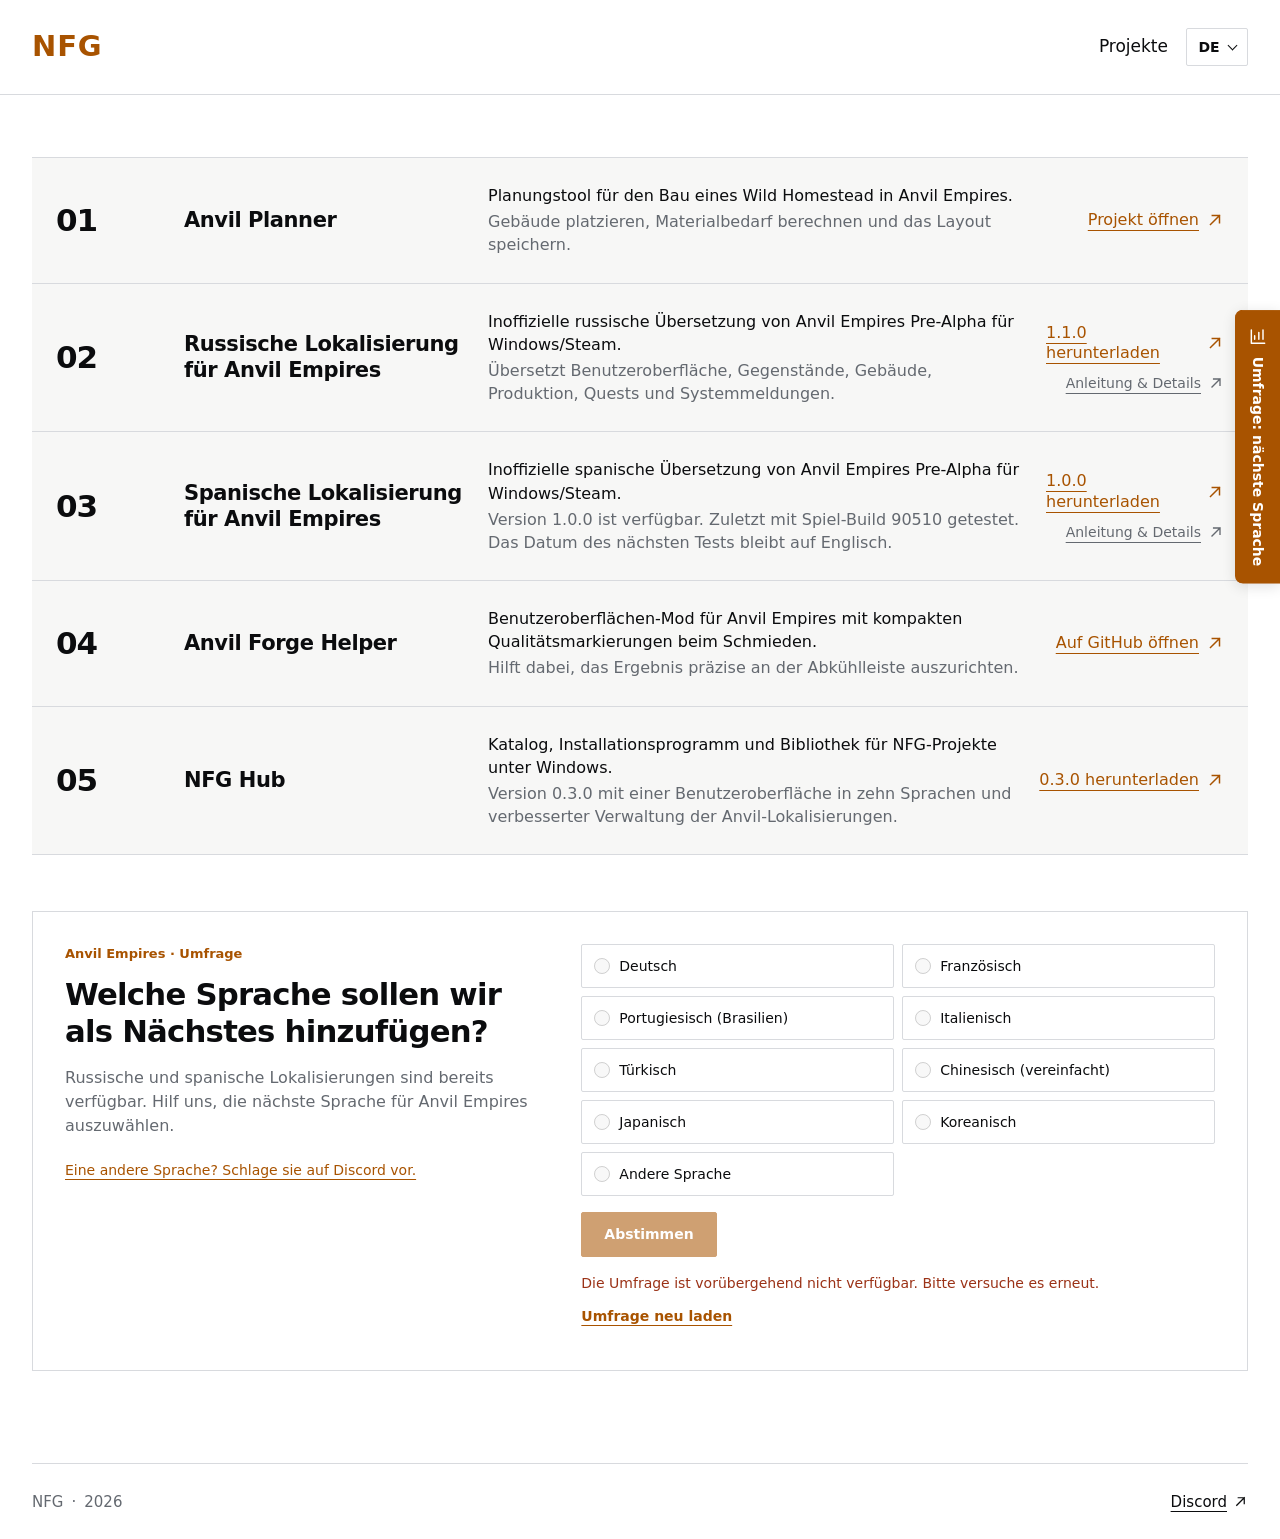
==== commit a1c86172: "Update Russian localization download to 1.1.0" ====
--- a/de/index.html
+++ b/de/index.html
@@ -43,7 +43,7 @@
     <meta property="og:image" content="https://nfg-system.online/assets/brand/nfg-og-image.png" />
     <meta property="og:image:alt" content="NFG" />
     <meta name="twitter:card" content="summary_large_image" />
-    <script type="application/ld+json">{"@context":"https://schema.org","@graph":[{"@type":"Organization","@id":"https://nfg-system.online/#organization","name":"NFG","url":"https://nfg-system.online/","logo":"https://nfg-system.online/assets/brand/nfg-favicon-512.png"},{"@type":"WebSite","@id":"https://nfg-system.online/#website","name":"NFG","url":"https://nfg-system.online/","publisher":{"@id":"https://nfg-system.online/#organization"}},{"@type":"CollectionPage","name":"NFG-Projekte","description":"Projekte von NFG: Anvil Planner, russische und spanische Lokalisierungen für Anvil Empires, Anvil Forge Helper und NFG Hub.","url":"https://nfg-system.online/de/","inLanguage":"de","isPartOf":{"@id":"https://nfg-system.online/#website"},"mainEntity":{"@type":"ItemList","itemListElement":[{"@type":"ListItem","position":1,"name":"Anvil Planner","url":"https://anvil-planner.nfg-system.online/"},{"@type":"ListItem","position":2,"name":"Russische Lokalisierung für Anvil Empires","url":"https://github.com/Aneonfas/anvil-empires-localizations/releases/download/ru-v1.0.2/Anvil-Empires-Russian-v1.0.2-steam-build-24805551.zip"},{"@type":"ListItem","position":3,"name":"Spanische Lokalisierung für Anvil Empires","url":"https://github.com/Aneonfas/anvil-empires-localizations/releases/download/es-v1.0.0/Anvil-Empires-Spanish-v1.0.0-steam-build-24805551.zip","description":"Version 1.0.0 ist verfügbar. Zuletzt mit Spiel-Build 90510 getestet. Das Datum des nächsten Tests bleibt auf Englisch."},{"@type":"ListItem","position":4,"name":"Anvil Forge Helper","url":"https://github.com/nullith2/Anvil-forge-helper"},{"@type":"ListItem","position":5,"name":"NFG Hub","url":"https://github.com/Aneonfas/nfg-hub/releases/download/v0.3.0/NFG-Hub-v0.3.0-win-x64.zip"}]}}]}</script>
+    <script type="application/ld+json">{"@context":"https://schema.org","@graph":[{"@type":"Organization","@id":"https://nfg-system.online/#organization","name":"NFG","url":"https://nfg-system.online/","logo":"https://nfg-system.online/assets/brand/nfg-favicon-512.png"},{"@type":"WebSite","@id":"https://nfg-system.online/#website","name":"NFG","url":"https://nfg-system.online/","publisher":{"@id":"https://nfg-system.online/#organization"}},{"@type":"CollectionPage","name":"NFG-Projekte","description":"Projekte von NFG: Anvil Planner, russische und spanische Lokalisierungen für Anvil Empires, Anvil Forge Helper und NFG Hub.","url":"https://nfg-system.online/de/","inLanguage":"de","isPartOf":{"@id":"https://nfg-system.online/#website"},"mainEntity":{"@type":"ItemList","itemListElement":[{"@type":"ListItem","position":1,"name":"Anvil Planner","url":"https://anvil-planner.nfg-system.online/"},{"@type":"ListItem","position":2,"name":"Russische Lokalisierung für Anvil Empires","url":"https://github.com/Aneonfas/anvil-empires-localizations/releases/download/ru-v1.1.0/Anvil-Empires-Russian-v1.1.0-steam-build-25584311.zip"},{"@type":"ListItem","position":3,"name":"Spanische Lokalisierung für Anvil Empires","url":"https://github.com/Aneonfas/anvil-empires-localizations/releases/download/es-v1.0.0/Anvil-Empires-Spanish-v1.0.0-steam-build-24805551.zip","description":"Version 1.0.0 ist verfügbar. Zuletzt mit Spiel-Build 90510 getestet. Das Datum des nächsten Tests bleibt auf Englisch."},{"@type":"ListItem","position":4,"name":"Anvil Forge Helper","url":"https://github.com/nullith2/Anvil-forge-helper"},{"@type":"ListItem","position":5,"name":"NFG Hub","url":"https://github.com/Aneonfas/nfg-hub/releases/download/v0.3.0/NFG-Hub-v0.3.0-win-x64.zip"}]}}]}</script>
     <link rel="stylesheet" href="../assets/home.css?v=20260827-localization-guides-v1" />
     <script type="module" src="../assets/language-poll.js?v=20260827-localization-guides-v1"></script>
   </head>
@@ -127,12 +127,12 @@
           <div class="project-actions">
             <a
               class="project-link"
-              href="https://github.com/Aneonfas/anvil-empires-localizations/releases/download/ru-v1.0.2/Anvil-Empires-Russian-v1.0.2-steam-build-24805551.zip"
+              href="https://github.com/Aneonfas/anvil-empires-localizations/releases/download/ru-v1.1.0/Anvil-Empires-Russian-v1.1.0-steam-build-25584311.zip"
               target="_blank"
               rel="noreferrer"
-              aria-label="Russische Lokalisierung für Anvil Empires 1.0.2 von GitHub in einem neuen Tab herunterladen"
+              aria-label="Russische Lokalisierung für Anvil Empires 1.1.0 von GitHub in einem neuen Tab herunterladen"
             >
-              <span>1.0.2 herunterladen</span>
+              <span>1.1.0 herunterladen</span>
               <svg aria-hidden="true" viewBox="0 0 20 20">
                 <path d="M5 15 15 5M7 5h8v8" />
               </svg>
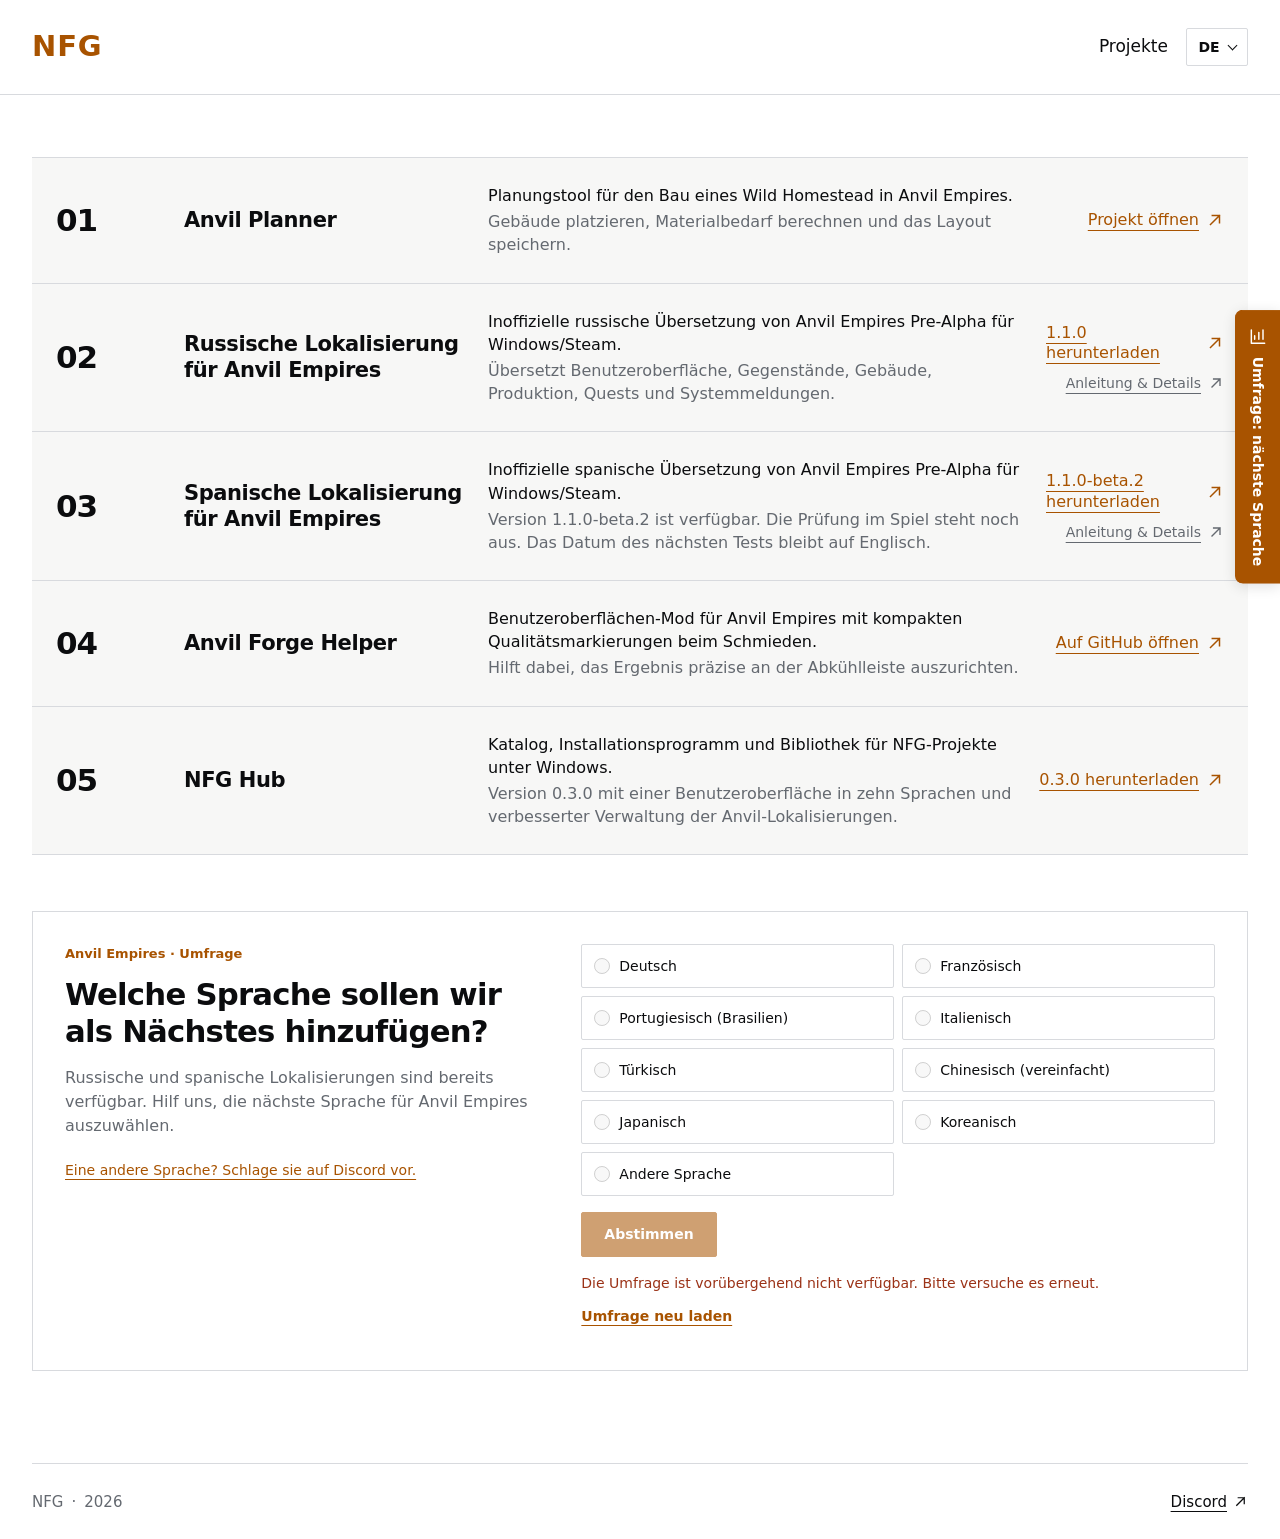
==== commit 57335eb3: "Publish Spanish beta download across all site locales" ====
--- a/de/index.html
+++ b/de/index.html
@@ -43,7 +43,7 @@
     <meta property="og:image" content="https://nfg-system.online/assets/brand/nfg-og-image.png" />
     <meta property="og:image:alt" content="NFG" />
     <meta name="twitter:card" content="summary_large_image" />
-    <script type="application/ld+json">{"@context":"https://schema.org","@graph":[{"@type":"Organization","@id":"https://nfg-system.online/#organization","name":"NFG","url":"https://nfg-system.online/","logo":"https://nfg-system.online/assets/brand/nfg-favicon-512.png"},{"@type":"WebSite","@id":"https://nfg-system.online/#website","name":"NFG","url":"https://nfg-system.online/","publisher":{"@id":"https://nfg-system.online/#organization"}},{"@type":"CollectionPage","name":"NFG-Projekte","description":"Projekte von NFG: Anvil Planner, russische und spanische Lokalisierungen für Anvil Empires, Anvil Forge Helper und NFG Hub.","url":"https://nfg-system.online/de/","inLanguage":"de","isPartOf":{"@id":"https://nfg-system.online/#website"},"mainEntity":{"@type":"ItemList","itemListElement":[{"@type":"ListItem","position":1,"name":"Anvil Planner","url":"https://anvil-planner.nfg-system.online/"},{"@type":"ListItem","position":2,"name":"Russische Lokalisierung für Anvil Empires","url":"https://github.com/Aneonfas/anvil-empires-localizations/releases/download/ru-v1.1.0/Anvil-Empires-Russian-v1.1.0-steam-build-25584311.zip"},{"@type":"ListItem","position":3,"name":"Spanische Lokalisierung für Anvil Empires","url":"https://github.com/Aneonfas/anvil-empires-localizations/releases/download/es-v1.0.0/Anvil-Empires-Spanish-v1.0.0-steam-build-24805551.zip","description":"Version 1.0.0 ist verfügbar. Zuletzt mit Spiel-Build 90510 getestet. Das Datum des nächsten Tests bleibt auf Englisch."},{"@type":"ListItem","position":4,"name":"Anvil Forge Helper","url":"https://github.com/nullith2/Anvil-forge-helper"},{"@type":"ListItem","position":5,"name":"NFG Hub","url":"https://github.com/Aneonfas/nfg-hub/releases/download/v0.3.0/NFG-Hub-v0.3.0-win-x64.zip"}]}}]}</script>
+    <script type="application/ld+json">{"@context":"https://schema.org","@graph":[{"@type":"Organization","@id":"https://nfg-system.online/#organization","name":"NFG","url":"https://nfg-system.online/","logo":"https://nfg-system.online/assets/brand/nfg-favicon-512.png"},{"@type":"WebSite","@id":"https://nfg-system.online/#website","name":"NFG","url":"https://nfg-system.online/","publisher":{"@id":"https://nfg-system.online/#organization"}},{"@type":"CollectionPage","name":"NFG-Projekte","description":"Projekte von NFG: Anvil Planner, russische und spanische Lokalisierungen für Anvil Empires, Anvil Forge Helper und NFG Hub.","url":"https://nfg-system.online/de/","inLanguage":"de","isPartOf":{"@id":"https://nfg-system.online/#website"},"mainEntity":{"@type":"ItemList","itemListElement":[{"@type":"ListItem","position":1,"name":"Anvil Planner","url":"https://anvil-planner.nfg-system.online/"},{"@type":"ListItem","position":2,"name":"Russische Lokalisierung für Anvil Empires","url":"https://github.com/Aneonfas/anvil-empires-localizations/releases/download/ru-v1.1.0/Anvil-Empires-Russian-v1.1.0-steam-build-25584311.zip"},{"@type":"ListItem","position":3,"name":"Spanische Lokalisierung für Anvil Empires","url":"https://github.com/Aneonfas/anvil-empires-localizations/releases/download/es-v1.1.0-beta.2/Anvil-Empires-Spanish-v1.1.0-beta.2-steam-build-25584311.zip","description":"Version 1.1.0-beta.2 ist verfügbar. Die Prüfung im Spiel steht noch aus. Das Datum des nächsten Tests bleibt auf Englisch."},{"@type":"ListItem","position":4,"name":"Anvil Forge Helper","url":"https://github.com/nullith2/Anvil-forge-helper"},{"@type":"ListItem","position":5,"name":"NFG Hub","url":"https://github.com/Aneonfas/nfg-hub/releases/download/v0.3.0/NFG-Hub-v0.3.0-win-x64.zip"}]}}]}</script>
     <link rel="stylesheet" href="../assets/home.css?v=20260827-localization-guides-v1" />
     <script type="module" src="../assets/language-poll.js?v=20260827-localization-guides-v1"></script>
   </head>
@@ -158,17 +158,17 @@
           <h2 class="project-title">Spanische Lokalisierung für Anvil Empires</h2>
           <div class="project-copy">
             <p>Inoffizielle spanische Übersetzung von Anvil Empires Pre-Alpha für Windows/Steam.</p>
-            <p class="project-copy-secondary">Version 1.0.0 ist verfügbar. Zuletzt mit Spiel-Build 90510 getestet. Das Datum des nächsten Tests bleibt auf Englisch.</p>
+            <p class="project-copy-secondary">Version 1.1.0-beta.2 ist verfügbar. Die Prüfung im Spiel steht noch aus. Das Datum des nächsten Tests bleibt auf Englisch.</p>
           </div>
           <div class="project-actions">
             <a
               class="project-link"
-              href="https://github.com/Aneonfas/anvil-empires-localizations/releases/download/es-v1.0.0/Anvil-Empires-Spanish-v1.0.0-steam-build-24805551.zip"
+              href="https://github.com/Aneonfas/anvil-empires-localizations/releases/download/es-v1.1.0-beta.2/Anvil-Empires-Spanish-v1.1.0-beta.2-steam-build-25584311.zip"
               target="_blank"
               rel="noreferrer"
-              aria-label="Spanische Lokalisierung für Anvil Empires 1.0.0 von GitHub in einem neuen Tab herunterladen"
+              aria-label="Spanische Lokalisierung für Anvil Empires 1.1.0-beta.2 von GitHub in einem neuen Tab herunterladen"
             >
-              <span>1.0.0 herunterladen</span>
+              <span>1.1.0-beta.2 herunterladen</span>
               <svg aria-hidden="true" viewBox="0 0 20 20">
                 <path d="M5 15 15 5M7 5h8v8" />
               </svg>
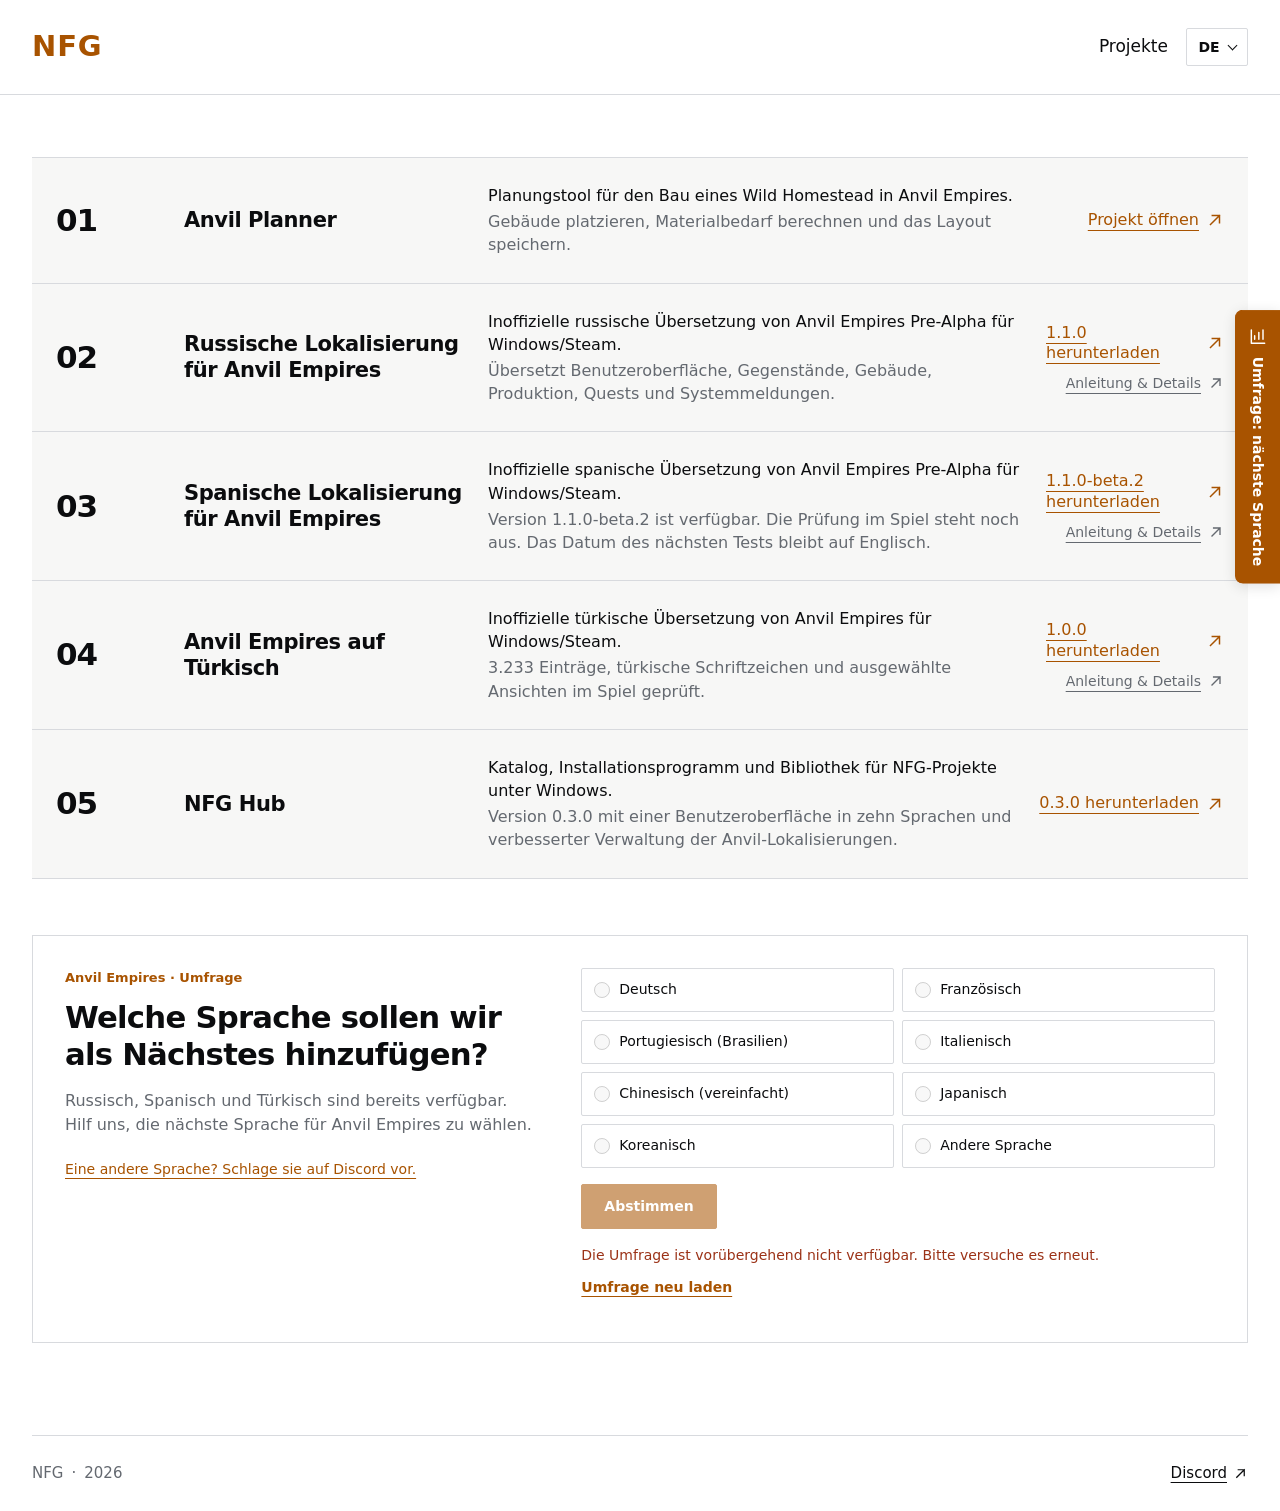
==== commit 4216dd6c: "Publish Turkish localization and remove Forge Helper from homepage" ====
--- a/de/index.html
+++ b/de/index.html
@@ -4,7 +4,7 @@
     <meta charset="utf-8" />
     <meta name="viewport" content="width=device-width, initial-scale=1" />
     <title>NFG-Projekte</title>
-    <meta name="description" content="Projekte von NFG: Anvil Planner, russische und spanische Lokalisierungen für Anvil Empires, Anvil Forge Helper und NFG Hub." />
+    <meta name="description" content="NFG-Projekte: Anvil Planner, russische, spanische und türkische Übersetzungen von Anvil Empires sowie NFG Hub." />
     <meta name="robots" content="index,follow,max-image-preview:large" />
     <link rel="canonical" href="https://nfg-system.online/de/" />
     <link rel="alternate" hreflang="en" href="https://nfg-system.online/en/" />
@@ -28,7 +28,7 @@
     <meta property="og:site_name" content="NFG" />
     <meta property="og:url" content="https://nfg-system.online/de/" />
     <meta property="og:title" content="NFG-Projekte" />
-    <meta property="og:description" content="Projekte von NFG: Anvil Planner, russische und spanische Lokalisierungen für Anvil Empires, Anvil Forge Helper und NFG Hub." />
+    <meta property="og:description" content="NFG-Projekte: Anvil Planner, russische, spanische und türkische Übersetzungen von Anvil Empires sowie NFG Hub." />
     <meta property="og:locale" content="de_DE" />
     <meta property="og:locale:alternate" content="en_US" />
     <meta property="og:locale:alternate" content="ru_RU" />
@@ -43,9 +43,9 @@
     <meta property="og:image" content="https://nfg-system.online/assets/brand/nfg-og-image.png" />
     <meta property="og:image:alt" content="NFG" />
     <meta name="twitter:card" content="summary_large_image" />
-    <script type="application/ld+json">{"@context":"https://schema.org","@graph":[{"@type":"Organization","@id":"https://nfg-system.online/#organization","name":"NFG","url":"https://nfg-system.online/","logo":"https://nfg-system.online/assets/brand/nfg-favicon-512.png"},{"@type":"WebSite","@id":"https://nfg-system.online/#website","name":"NFG","url":"https://nfg-system.online/","publisher":{"@id":"https://nfg-system.online/#organization"}},{"@type":"CollectionPage","name":"NFG-Projekte","description":"Projekte von NFG: Anvil Planner, russische und spanische Lokalisierungen für Anvil Empires, Anvil Forge Helper und NFG Hub.","url":"https://nfg-system.online/de/","inLanguage":"de","isPartOf":{"@id":"https://nfg-system.online/#website"},"mainEntity":{"@type":"ItemList","itemListElement":[{"@type":"ListItem","position":1,"name":"Anvil Planner","url":"https://anvil-planner.nfg-system.online/"},{"@type":"ListItem","position":2,"name":"Russische Lokalisierung für Anvil Empires","url":"https://github.com/Aneonfas/anvil-empires-localizations/releases/download/ru-v1.1.0/Anvil-Empires-Russian-v1.1.0-steam-build-25584311.zip"},{"@type":"ListItem","position":3,"name":"Spanische Lokalisierung für Anvil Empires","url":"https://github.com/Aneonfas/anvil-empires-localizations/releases/download/es-v1.1.0-beta.2/Anvil-Empires-Spanish-v1.1.0-beta.2-steam-build-25584311.zip","description":"Version 1.1.0-beta.2 ist verfügbar. Die Prüfung im Spiel steht noch aus. Das Datum des nächsten Tests bleibt auf Englisch."},{"@type":"ListItem","position":4,"name":"Anvil Forge Helper","url":"https://github.com/nullith2/Anvil-forge-helper"},{"@type":"ListItem","position":5,"name":"NFG Hub","url":"https://github.com/Aneonfas/nfg-hub/releases/download/v0.3.0/NFG-Hub-v0.3.0-win-x64.zip"}]}}]}</script>
-    <link rel="stylesheet" href="../assets/home.css?v=20260827-localization-guides-v1" />
-    <script type="module" src="../assets/language-poll.js?v=20260827-localization-guides-v1"></script>
+    <script type="application/ld+json">{"@context":"https://schema.org","@graph":[{"@type":"Organization","@id":"https://nfg-system.online/#organization","name":"NFG","url":"https://nfg-system.online/","logo":"https://nfg-system.online/assets/brand/nfg-favicon-512.png"},{"@type":"WebSite","@id":"https://nfg-system.online/#website","name":"NFG","url":"https://nfg-system.online/","publisher":{"@id":"https://nfg-system.online/#organization"}},{"@type":"CollectionPage","name":"NFG-Projekte","description":"NFG-Projekte: Anvil Planner, russische, spanische und türkische Übersetzungen von Anvil Empires sowie NFG Hub.","url":"https://nfg-system.online/de/","inLanguage":"de","isPartOf":{"@id":"https://nfg-system.online/#website"},"mainEntity":{"@type":"ItemList","itemListElement":[{"@type":"ListItem","position":1,"name":"Anvil Planner","url":"https://anvil-planner.nfg-system.online/"},{"@type":"ListItem","position":2,"name":"Russische Lokalisierung für Anvil Empires","url":"https://github.com/Aneonfas/anvil-empires-localizations/releases/download/ru-v1.1.0/Anvil-Empires-Russian-v1.1.0-steam-build-25584311.zip"},{"@type":"ListItem","position":3,"name":"Spanische Lokalisierung für Anvil Empires","url":"https://github.com/Aneonfas/anvil-empires-localizations/releases/download/es-v1.1.0-beta.2/Anvil-Empires-Spanish-v1.1.0-beta.2-steam-build-25584311.zip","description":"Version 1.1.0-beta.2 ist verfügbar. Die Prüfung im Spiel steht noch aus. Das Datum des nächsten Tests bleibt auf Englisch."},{"@type":"ListItem","position":4,"name":"Anvil Empires auf Türkisch","url":"https://github.com/Aneonfas/anvil-empires-localizations/releases/download/tr-v1.0.0/Anvil-Empires-Turkish-v1.0.0-steam-build-25584311.zip","description":"3.233 Einträge, türkische Schriftzeichen und ausgewählte Ansichten im Spiel geprüft."},{"@type":"ListItem","position":5,"name":"NFG Hub","url":"https://github.com/Aneonfas/nfg-hub/releases/download/v0.3.0/NFG-Hub-v0.3.0-win-x64.zip"}]}}]}</script>
+    <link rel="stylesheet" href="../assets/home.css?v=20260928-turkish-release-v1" />
+    <script type="module" src="../assets/language-poll.js?v=20260928-turkish-release-v1"></script>
   </head>
   <body>
     <!-- Generated by scripts/generate-localized-home.mjs. Edit content/home.locales.json. -->
@@ -191,23 +191,38 @@
 
         <article class="project-row project-row-active">
           <div class="project-index" aria-hidden="true">04</div>
-          <h2 class="project-title">Anvil Forge Helper</h2>
-          <div class="project-copy">
-            <p>Benutzeroberflächen-Mod für Anvil Empires mit kompakten Qualitätsmarkierungen beim Schmieden.</p>
-            <p class="project-copy-secondary">Hilft dabei, das Ergebnis präzise an der Abkühlleiste auszurichten.</p>
-          </div>
-          <a
-            class="project-link"
-            href="https://github.com/nullith2/Anvil-forge-helper"
-            target="_blank"
-            rel="noreferrer"
-            aria-label="Anvil Forge Helper auf GitHub in einem neuen Tab öffnen"
-          >
-            <span>Auf GitHub öffnen</span>
-            <svg aria-hidden="true" viewBox="0 0 20 20">
-              <path d="M5 15 15 5M7 5h8v8" />
-            </svg>
-          </a>
+          <h2 class="project-title">Anvil Empires auf Türkisch</h2>
+          <div class="project-copy">
+            <p>Inoffizielle türkische Übersetzung von Anvil Empires für Windows/Steam.</p>
+            <p class="project-copy-secondary">3.233 Einträge, türkische Schriftzeichen und ausgewählte Ansichten im Spiel geprüft.</p>
+          </div>
+          <div class="project-actions">
+            <a
+              class="project-link"
+              href="https://github.com/Aneonfas/anvil-empires-localizations/releases/download/tr-v1.0.0/Anvil-Empires-Turkish-v1.0.0-steam-build-25584311.zip"
+              target="_blank"
+              rel="noreferrer"
+              aria-label="1.0.0 herunterladen — Anvil Empires auf Türkisch — GitHub (öffnet in einem neuen Tab)"
+            >
+              <span>1.0.0 herunterladen</span>
+              <svg aria-hidden="true" viewBox="0 0 20 20">
+                <path d="M5 15 15 5M7 5h8v8" />
+              </svg>
+            </a>
+            <a
+              class="project-link project-link-secondary"
+              href="https://github.com/Aneonfas/anvil-empires-localizations/blob/main/README.tr.md"
+              target="_blank"
+              rel="noreferrer"
+              hreflang="tr"
+              aria-label="Anleitung &amp; Details: Anvil Empires auf Türkisch auf GitHub (öffnet in einem neuen Tab)"
+            >
+              <span>Anleitung &amp; Details</span>
+              <svg aria-hidden="true" viewBox="0 0 20 20">
+                <path d="M5 15 15 5M7 5h8v8" />
+              </svg>
+            </a>
+          </div>
         </article>
 
         <article class="project-row project-row-active">
@@ -236,7 +251,7 @@
         <div class="poll-intro">
           <p class="poll-eyebrow">Anvil Empires · Umfrage</p>
           <h2 id="language-poll-title">Welche Sprache sollen wir als Nächstes hinzufügen?</h2>
-          <p class="poll-description">Russische und spanische Lokalisierungen sind bereits verfügbar. Hilf uns, die nächste Sprache für Anvil Empires auszuwählen.</p>
+          <p class="poll-description">Russisch, Spanisch und Türkisch sind bereits verfügbar. Hilf uns, die nächste Sprache für Anvil Empires zu wählen.</p>
           <p class="poll-suggest"><a href="https://discord.gg/RNJaFUyeyx" target="_blank" rel="noreferrer" aria-label="Eine andere Sprache? Schlage sie auf Discord vor. NFG-Discord-Server in einem neuen Tab öffnen">Eine andere Sprache? Schlage sie auf Discord vor.</a></p>
         </div>
         <div class="poll-content">
@@ -259,10 +274,6 @@
                 <label class="poll-option">
                   <input type="radio" name="next-language" value="it" required />
                   <span>Italienisch</span>
-                </label>
-                <label class="poll-option">
-                  <input type="radio" name="next-language" value="tr" required />
-                  <span>Türkisch</span>
                 </label>
                 <label class="poll-option">
                   <input type="radio" name="next-language" value="zh-cn" required />
@@ -324,13 +335,6 @@
                 </div>
                 <div class="poll-track" aria-hidden="true"><div class="poll-bar" data-poll-bar></div></div>
               </li>
-              <li class="poll-result" data-poll-result="tr">
-                <div class="poll-result-label">
-                  <span>Türkisch<span class="poll-selected" data-poll-selected hidden>Deine Stimme</span></span>
-                  <span class="poll-count" data-poll-count></span>
-                </div>
-                <div class="poll-track" aria-hidden="true"><div class="poll-bar" data-poll-bar></div></div>
-              </li>
               <li class="poll-result" data-poll-result="zh-cn">
                 <div class="poll-result-label">
                   <span>Chinesisch (vereinfacht)<span class="poll-selected" data-poll-selected hidden>Deine Stimme</span></span>
@@ -363,7 +367,7 @@
           </details>
           <noscript><p class="poll-noscript">Aktiviere JavaScript, um abzustimmen und Ergebnisse zu sehen. Du kannst auch auf Discord eine Sprache vorschlagen.</p></noscript>
         </div>
-        <script type="application/json" data-poll-copy>{"shortcut":"Umfrage: nächste Sprache","eyebrow":"Anvil Empires · Umfrage","title":"Welche Sprache sollen wir als Nächstes hinzufügen?","description":"Russische und spanische Lokalisierungen sind bereits verfügbar. Hilf uns, die nächste Sprache für Anvil Empires auszuwählen.","choose":"Wähle eine Sprache","choiceRequired":"Wähle vor der Abstimmung eine Sprache.","submit":"Abstimmen","submitting":"Deine Stimme wird gespeichert…","loading":"Umfrage wird geladen…","retry":"Umfrage neu laden","results":"Ergebnisse","totalVotes":"Stimmen insgesamt: {count}","resultCount":"Stimmen: {votes} · {percent}","yourVote":"Deine Stimme","voted":"Deine Stimme ist gespeichert: {language}.","success":"Danke! Deine Stimme: {language}.","verification":{"label":"Prüfung vor der Abstimmung","loading":"Prüfung wird geladen…","ready":"Prüfung abgeschlossen.","retry":"Prüfung wiederholen","expired":"Die Prüfung ist abgelaufen. Bitte führe sie erneut durch.","failed":"Die Prüfung ist fehlgeschlagen. Bitte versuche es erneut.","unavailable":"Die Prüfung ist vorübergehend nicht verfügbar. Die Ergebnisse kannst du unten weiterhin ansehen.","wait":"Versuche es in {seconds} Sekunden erneut.","checkingVote":"Es wird geprüft, ob deine Stimme gespeichert wurde…"},"suggest":"Eine andere Sprache? Schlage sie auf Discord vor.","noscript":"Aktiviere JavaScript, um abzustimmen und Ergebnisse zu sehen. Du kannst auch auf Discord eine Sprache vorschlagen.","errors":{"unavailable":"Die Umfrage ist vorübergehend nicht verfügbar. Bitte versuche es erneut.","vote_failed":"Deine Stimme konnte nicht bestätigt werden. Lade die Umfrage vor einem weiteren Versuch neu.","cookie_required":"Zum Abstimmen sind Cookies dieser Website nötig. Erlaube sie und lade die Umfrage neu.","forbidden":"Die Abstimmungsanfrage konnte nicht geprüft werden. Lade die Seite neu und versuche es erneut.","rate_limited":"Zu viele Anfragen. Warte etwas, bevor du es erneut versuchst.","invalid_option":"Diese Option ist nicht verfügbar. Wähle eine Sprache aus der Liste.","already_voted":"Dieser Browser hat bereits abgestimmt. Erneutes Abstimmen ist nicht möglich.","verification_required":"Schließe vor der Abstimmung die Prüfung ab.","verification_failed":"Die Prüfung wurde nicht akzeptiert. Führe sie vor einem weiteren Versuch erneut durch.","verification_unavailable":"Die Prüfung ist vorübergehend nicht verfügbar. Bitte versuche es später."},"options":{"de":"Deutsch","fr":"Französisch","pt-br":"Portugiesisch (Brasilien)","it":"Italienisch","tr":"Türkisch","zh-cn":"Chinesisch (vereinfacht)","ja":"Japanisch","ko":"Koreanisch","other":"Andere Sprache"},"locale":"de"}</script>
+        <script type="application/json" data-poll-copy>{"shortcut":"Umfrage: nächste Sprache","eyebrow":"Anvil Empires · Umfrage","title":"Welche Sprache sollen wir als Nächstes hinzufügen?","description":"Russisch, Spanisch und Türkisch sind bereits verfügbar. Hilf uns, die nächste Sprache für Anvil Empires zu wählen.","choose":"Wähle eine Sprache","choiceRequired":"Wähle vor der Abstimmung eine Sprache.","submit":"Abstimmen","submitting":"Deine Stimme wird gespeichert…","loading":"Umfrage wird geladen…","retry":"Umfrage neu laden","results":"Ergebnisse","totalVotes":"Stimmen insgesamt: {count}","resultCount":"Stimmen: {votes} · {percent}","yourVote":"Deine Stimme","voted":"Deine Stimme ist gespeichert: {language}.","success":"Danke! Deine Stimme: {language}.","verification":{"label":"Prüfung vor der Abstimmung","loading":"Prüfung wird geladen…","ready":"Prüfung abgeschlossen.","retry":"Prüfung wiederholen","expired":"Die Prüfung ist abgelaufen. Bitte führe sie erneut durch.","failed":"Die Prüfung ist fehlgeschlagen. Bitte versuche es erneut.","unavailable":"Die Prüfung ist vorübergehend nicht verfügbar. Die Ergebnisse kannst du unten weiterhin ansehen.","wait":"Versuche es in {seconds} Sekunden erneut.","checkingVote":"Es wird geprüft, ob deine Stimme gespeichert wurde…"},"suggest":"Eine andere Sprache? Schlage sie auf Discord vor.","noscript":"Aktiviere JavaScript, um abzustimmen und Ergebnisse zu sehen. Du kannst auch auf Discord eine Sprache vorschlagen.","errors":{"unavailable":"Die Umfrage ist vorübergehend nicht verfügbar. Bitte versuche es erneut.","vote_failed":"Deine Stimme konnte nicht bestätigt werden. Lade die Umfrage vor einem weiteren Versuch neu.","cookie_required":"Zum Abstimmen sind Cookies dieser Website nötig. Erlaube sie und lade die Umfrage neu.","forbidden":"Die Abstimmungsanfrage konnte nicht geprüft werden. Lade die Seite neu und versuche es erneut.","rate_limited":"Zu viele Anfragen. Warte etwas, bevor du es erneut versuchst.","invalid_option":"Diese Option ist nicht verfügbar. Wähle eine Sprache aus der Liste.","already_voted":"Dieser Browser hat bereits abgestimmt. Erneutes Abstimmen ist nicht möglich.","verification_required":"Schließe vor der Abstimmung die Prüfung ab.","verification_failed":"Die Prüfung wurde nicht akzeptiert. Führe sie vor einem weiteren Versuch erneut durch.","verification_unavailable":"Die Prüfung ist vorübergehend nicht verfügbar. Bitte versuche es später."},"options":{"de":"Deutsch","fr":"Französisch","pt-br":"Portugiesisch (Brasilien)","it":"Italienisch","zh-cn":"Chinesisch (vereinfacht)","ja":"Japanisch","ko":"Koreanisch","other":"Andere Sprache"},"locale":"de"}</script>
       </section>
     </main>
 
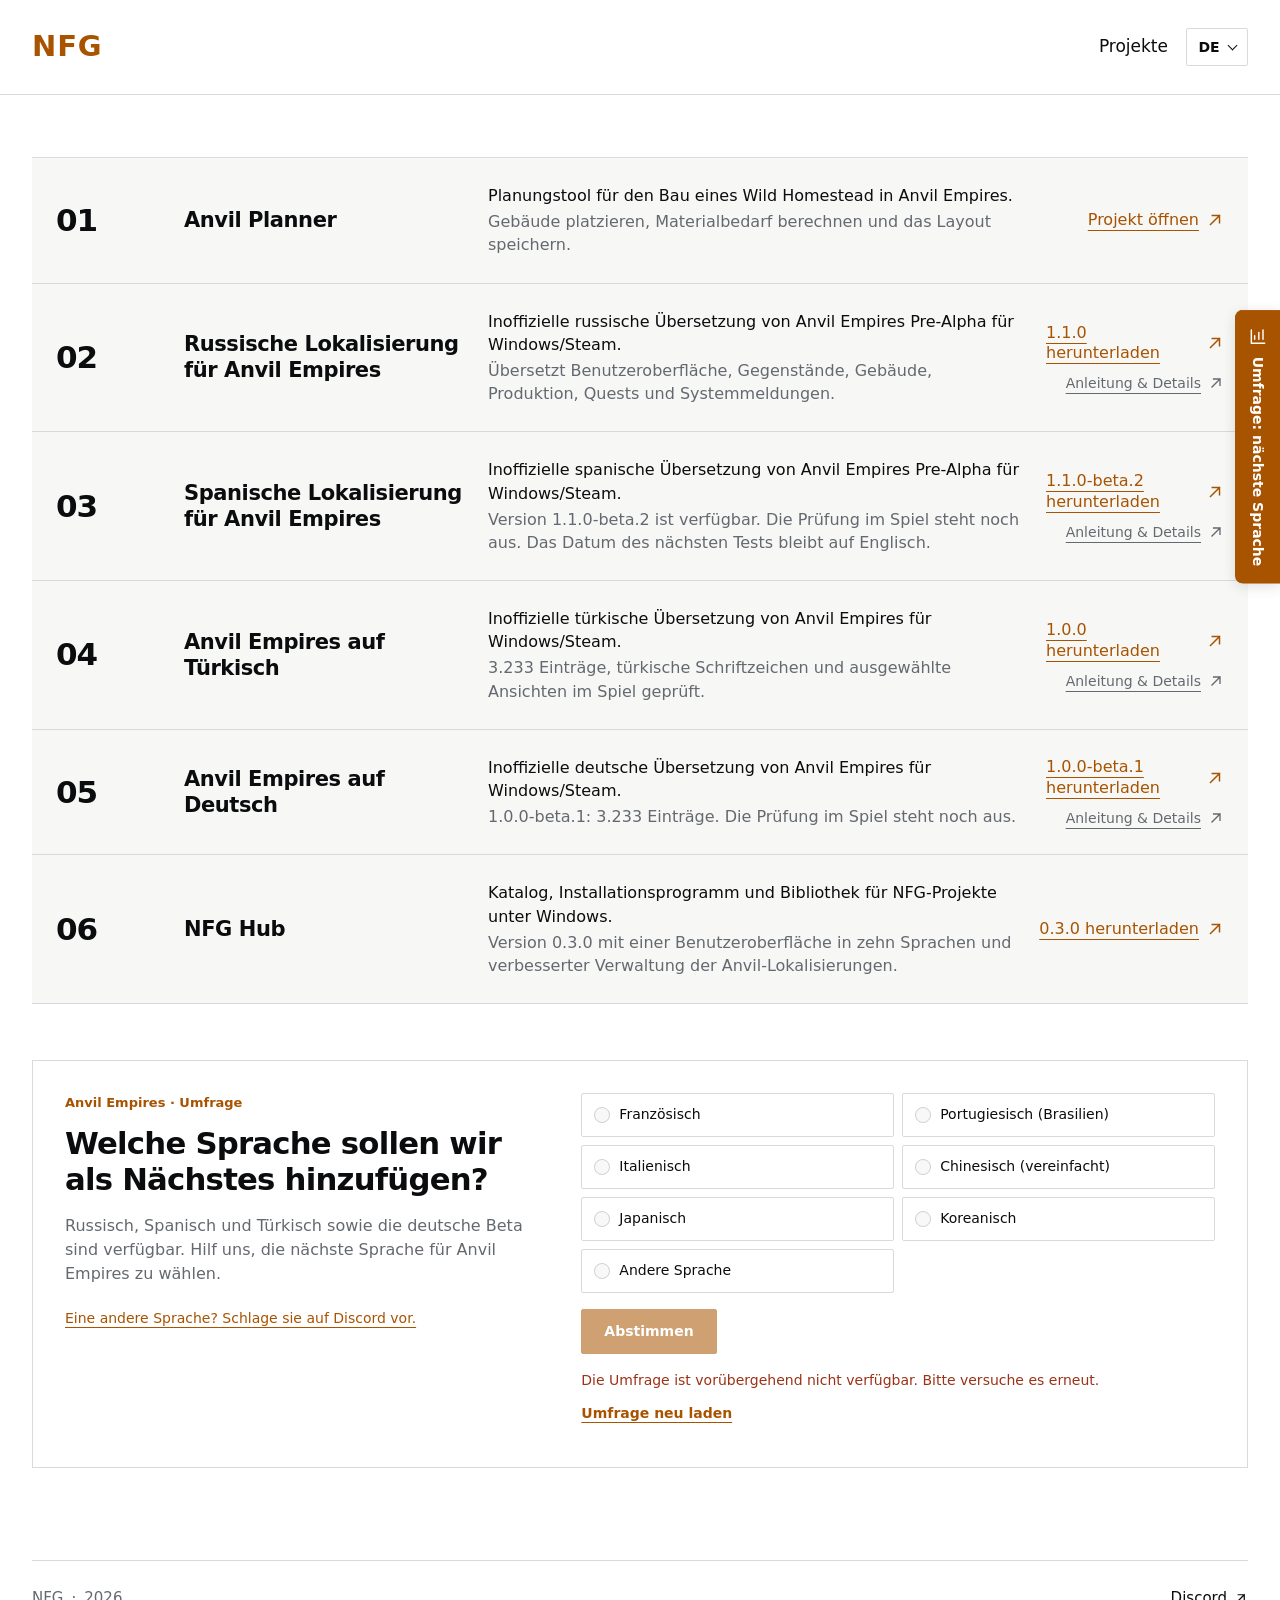
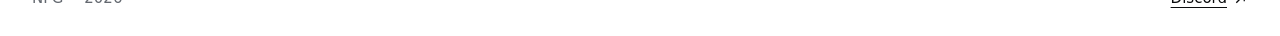
==== commit f5bd569b: "Publish German beta and retire its poll choice" ====
--- a/de/index.html
+++ b/de/index.html
@@ -4,7 +4,7 @@
     <meta charset="utf-8" />
     <meta name="viewport" content="width=device-width, initial-scale=1" />
     <title>NFG-Projekte</title>
-    <meta name="description" content="NFG-Projekte: Anvil Planner, russische, spanische und türkische Übersetzungen von Anvil Empires sowie NFG Hub." />
+    <meta name="description" content="NFG-Projekte: Anvil Planner, russische, spanische, türkische und deutsche Übersetzungen von Anvil Empires sowie NFG Hub." />
     <meta name="robots" content="index,follow,max-image-preview:large" />
     <link rel="canonical" href="https://nfg-system.online/de/" />
     <link rel="alternate" hreflang="en" href="https://nfg-system.online/en/" />
@@ -28,7 +28,7 @@
     <meta property="og:site_name" content="NFG" />
     <meta property="og:url" content="https://nfg-system.online/de/" />
     <meta property="og:title" content="NFG-Projekte" />
-    <meta property="og:description" content="NFG-Projekte: Anvil Planner, russische, spanische und türkische Übersetzungen von Anvil Empires sowie NFG Hub." />
+    <meta property="og:description" content="NFG-Projekte: Anvil Planner, russische, spanische, türkische und deutsche Übersetzungen von Anvil Empires sowie NFG Hub." />
     <meta property="og:locale" content="de_DE" />
     <meta property="og:locale:alternate" content="en_US" />
     <meta property="og:locale:alternate" content="ru_RU" />
@@ -43,9 +43,9 @@
     <meta property="og:image" content="https://nfg-system.online/assets/brand/nfg-og-image.png" />
     <meta property="og:image:alt" content="NFG" />
     <meta name="twitter:card" content="summary_large_image" />
-    <script type="application/ld+json">{"@context":"https://schema.org","@graph":[{"@type":"Organization","@id":"https://nfg-system.online/#organization","name":"NFG","url":"https://nfg-system.online/","logo":"https://nfg-system.online/assets/brand/nfg-favicon-512.png"},{"@type":"WebSite","@id":"https://nfg-system.online/#website","name":"NFG","url":"https://nfg-system.online/","publisher":{"@id":"https://nfg-system.online/#organization"}},{"@type":"CollectionPage","name":"NFG-Projekte","description":"NFG-Projekte: Anvil Planner, russische, spanische und türkische Übersetzungen von Anvil Empires sowie NFG Hub.","url":"https://nfg-system.online/de/","inLanguage":"de","isPartOf":{"@id":"https://nfg-system.online/#website"},"mainEntity":{"@type":"ItemList","itemListElement":[{"@type":"ListItem","position":1,"name":"Anvil Planner","url":"https://anvil-planner.nfg-system.online/"},{"@type":"ListItem","position":2,"name":"Russische Lokalisierung für Anvil Empires","url":"https://github.com/Aneonfas/anvil-empires-localizations/releases/download/ru-v1.1.0/Anvil-Empires-Russian-v1.1.0-steam-build-25584311.zip"},{"@type":"ListItem","position":3,"name":"Spanische Lokalisierung für Anvil Empires","url":"https://github.com/Aneonfas/anvil-empires-localizations/releases/download/es-v1.1.0-beta.2/Anvil-Empires-Spanish-v1.1.0-beta.2-steam-build-25584311.zip","description":"Version 1.1.0-beta.2 ist verfügbar. Die Prüfung im Spiel steht noch aus. Das Datum des nächsten Tests bleibt auf Englisch."},{"@type":"ListItem","position":4,"name":"Anvil Empires auf Türkisch","url":"https://github.com/Aneonfas/anvil-empires-localizations/releases/download/tr-v1.0.0/Anvil-Empires-Turkish-v1.0.0-steam-build-25584311.zip","description":"3.233 Einträge, türkische Schriftzeichen und ausgewählte Ansichten im Spiel geprüft."},{"@type":"ListItem","position":5,"name":"NFG Hub","url":"https://github.com/Aneonfas/nfg-hub/releases/download/v0.3.0/NFG-Hub-v0.3.0-win-x64.zip"}]}}]}</script>
-    <link rel="stylesheet" href="../assets/home.css?v=20260928-turkish-release-v1" />
-    <script type="module" src="../assets/language-poll.js?v=20260928-turkish-release-v1"></script>
+    <script type="application/ld+json">{"@context":"https://schema.org","@graph":[{"@type":"Organization","@id":"https://nfg-system.online/#organization","name":"NFG","url":"https://nfg-system.online/","logo":"https://nfg-system.online/assets/brand/nfg-favicon-512.png"},{"@type":"WebSite","@id":"https://nfg-system.online/#website","name":"NFG","url":"https://nfg-system.online/","publisher":{"@id":"https://nfg-system.online/#organization"}},{"@type":"CollectionPage","name":"NFG-Projekte","description":"NFG-Projekte: Anvil Planner, russische, spanische, türkische und deutsche Übersetzungen von Anvil Empires sowie NFG Hub.","url":"https://nfg-system.online/de/","inLanguage":"de","isPartOf":{"@id":"https://nfg-system.online/#website"},"mainEntity":{"@type":"ItemList","itemListElement":[{"@type":"ListItem","position":1,"name":"Anvil Planner","url":"https://anvil-planner.nfg-system.online/"},{"@type":"ListItem","position":2,"name":"Russische Lokalisierung für Anvil Empires","url":"https://github.com/Aneonfas/anvil-empires-localizations/releases/download/ru-v1.1.0/Anvil-Empires-Russian-v1.1.0-steam-build-25584311.zip"},{"@type":"ListItem","position":3,"name":"Spanische Lokalisierung für Anvil Empires","url":"https://github.com/Aneonfas/anvil-empires-localizations/releases/download/es-v1.1.0-beta.2/Anvil-Empires-Spanish-v1.1.0-beta.2-steam-build-25584311.zip","description":"Version 1.1.0-beta.2 ist verfügbar. Die Prüfung im Spiel steht noch aus. Das Datum des nächsten Tests bleibt auf Englisch."},{"@type":"ListItem","position":4,"name":"Anvil Empires auf Türkisch","url":"https://github.com/Aneonfas/anvil-empires-localizations/releases/download/tr-v1.0.0/Anvil-Empires-Turkish-v1.0.0-steam-build-25584311.zip","description":"3.233 Einträge, türkische Schriftzeichen und ausgewählte Ansichten im Spiel geprüft."},{"@type":"ListItem","position":5,"name":"Anvil Empires auf Deutsch","url":"https://github.com/Aneonfas/anvil-empires-localizations/releases/download/de-v1.0.0-beta.1/Anvil-Empires-German-v1.0.0-beta.1-steam-build-25584311.zip","description":"1.0.0-beta.1: 3.233 Einträge. Die Prüfung im Spiel steht noch aus."},{"@type":"ListItem","position":6,"name":"NFG Hub","url":"https://github.com/Aneonfas/nfg-hub/releases/download/v0.3.0/NFG-Hub-v0.3.0-win-x64.zip"}]}}]}</script>
+    <link rel="stylesheet" href="../assets/home.css?v=20260930-german-release-v1" />
+    <script type="module" src="../assets/language-poll.js?v=20260930-german-release-v1"></script>
   </head>
   <body>
     <!-- Generated by scripts/generate-localized-home.mjs. Edit content/home.locales.json. -->
@@ -227,6 +227,42 @@
 
         <article class="project-row project-row-active">
           <div class="project-index" aria-hidden="true">05</div>
+          <h2 class="project-title">Anvil Empires auf Deutsch</h2>
+          <div class="project-copy">
+            <p>Inoffizielle deutsche Übersetzung von Anvil Empires für Windows/Steam.</p>
+            <p class="project-copy-secondary">1.0.0-beta.1: 3.233 Einträge. Die Prüfung im Spiel steht noch aus.</p>
+          </div>
+          <div class="project-actions">
+            <a
+              class="project-link"
+              href="https://github.com/Aneonfas/anvil-empires-localizations/releases/download/de-v1.0.0-beta.1/Anvil-Empires-German-v1.0.0-beta.1-steam-build-25584311.zip"
+              target="_blank"
+              rel="noreferrer"
+              aria-label="1.0.0-beta.1 herunterladen — Anvil Empires auf Deutsch — GitHub (öffnet in einem neuen Tab)"
+            >
+              <span>1.0.0-beta.1 herunterladen</span>
+              <svg aria-hidden="true" viewBox="0 0 20 20">
+                <path d="M5 15 15 5M7 5h8v8" />
+              </svg>
+            </a>
+            <a
+              class="project-link project-link-secondary"
+              href="https://github.com/Aneonfas/anvil-empires-localizations/blob/main/README.de.md"
+              target="_blank"
+              rel="noreferrer"
+              hreflang="de"
+              aria-label="Anleitung &amp; Details: Anvil Empires auf Deutsch auf GitHub (öffnet in einem neuen Tab)"
+            >
+              <span>Anleitung &amp; Details</span>
+              <svg aria-hidden="true" viewBox="0 0 20 20">
+                <path d="M5 15 15 5M7 5h8v8" />
+              </svg>
+            </a>
+          </div>
+        </article>
+
+        <article class="project-row project-row-active">
+          <div class="project-index" aria-hidden="true">06</div>
           <h2 class="project-title">NFG Hub</h2>
           <div class="project-copy">
             <p>Katalog, Installationsprogramm und Bibliothek für NFG-Projekte unter Windows.</p>
@@ -251,7 +287,7 @@
         <div class="poll-intro">
           <p class="poll-eyebrow">Anvil Empires · Umfrage</p>
           <h2 id="language-poll-title">Welche Sprache sollen wir als Nächstes hinzufügen?</h2>
-          <p class="poll-description">Russisch, Spanisch und Türkisch sind bereits verfügbar. Hilf uns, die nächste Sprache für Anvil Empires zu wählen.</p>
+          <p class="poll-description">Russisch, Spanisch und Türkisch sowie die deutsche Beta sind verfügbar. Hilf uns, die nächste Sprache für Anvil Empires zu wählen.</p>
           <p class="poll-suggest"><a href="https://discord.gg/RNJaFUyeyx" target="_blank" rel="noreferrer" aria-label="Eine andere Sprache? Schlage sie auf Discord vor. NFG-Discord-Server in einem neuen Tab öffnen">Eine andere Sprache? Schlage sie auf Discord vor.</a></p>
         </div>
         <div class="poll-content">
@@ -259,10 +295,6 @@
             <fieldset class="poll-fieldset" data-poll-fieldset disabled>
               <legend class="visually-hidden">Wähle eine Sprache</legend>
               <div class="poll-options">
-                <label class="poll-option">
-                  <input type="radio" name="next-language" value="de" required />
-                  <span>Deutsch</span>
-                </label>
                 <label class="poll-option">
                   <input type="radio" name="next-language" value="fr" required />
                   <span>Französisch</span>
@@ -307,13 +339,6 @@
           <details class="poll-results" data-poll-results hidden>
             <summary><span>Ergebnisse</span><span class="poll-total" data-poll-total></span></summary>
             <ol class="poll-result-list">
-              <li class="poll-result" data-poll-result="de">
-                <div class="poll-result-label">
-                  <span>Deutsch<span class="poll-selected" data-poll-selected hidden>Deine Stimme</span></span>
-                  <span class="poll-count" data-poll-count></span>
-                </div>
-                <div class="poll-track" aria-hidden="true"><div class="poll-bar" data-poll-bar></div></div>
-              </li>
               <li class="poll-result" data-poll-result="fr">
                 <div class="poll-result-label">
                   <span>Französisch<span class="poll-selected" data-poll-selected hidden>Deine Stimme</span></span>
@@ -367,7 +392,7 @@
           </details>
           <noscript><p class="poll-noscript">Aktiviere JavaScript, um abzustimmen und Ergebnisse zu sehen. Du kannst auch auf Discord eine Sprache vorschlagen.</p></noscript>
         </div>
-        <script type="application/json" data-poll-copy>{"shortcut":"Umfrage: nächste Sprache","eyebrow":"Anvil Empires · Umfrage","title":"Welche Sprache sollen wir als Nächstes hinzufügen?","description":"Russisch, Spanisch und Türkisch sind bereits verfügbar. Hilf uns, die nächste Sprache für Anvil Empires zu wählen.","choose":"Wähle eine Sprache","choiceRequired":"Wähle vor der Abstimmung eine Sprache.","submit":"Abstimmen","submitting":"Deine Stimme wird gespeichert…","loading":"Umfrage wird geladen…","retry":"Umfrage neu laden","results":"Ergebnisse","totalVotes":"Stimmen insgesamt: {count}","resultCount":"Stimmen: {votes} · {percent}","yourVote":"Deine Stimme","voted":"Deine Stimme ist gespeichert: {language}.","success":"Danke! Deine Stimme: {language}.","verification":{"label":"Prüfung vor der Abstimmung","loading":"Prüfung wird geladen…","ready":"Prüfung abgeschlossen.","retry":"Prüfung wiederholen","expired":"Die Prüfung ist abgelaufen. Bitte führe sie erneut durch.","failed":"Die Prüfung ist fehlgeschlagen. Bitte versuche es erneut.","unavailable":"Die Prüfung ist vorübergehend nicht verfügbar. Die Ergebnisse kannst du unten weiterhin ansehen.","wait":"Versuche es in {seconds} Sekunden erneut.","checkingVote":"Es wird geprüft, ob deine Stimme gespeichert wurde…"},"suggest":"Eine andere Sprache? Schlage sie auf Discord vor.","noscript":"Aktiviere JavaScript, um abzustimmen und Ergebnisse zu sehen. Du kannst auch auf Discord eine Sprache vorschlagen.","errors":{"unavailable":"Die Umfrage ist vorübergehend nicht verfügbar. Bitte versuche es erneut.","vote_failed":"Deine Stimme konnte nicht bestätigt werden. Lade die Umfrage vor einem weiteren Versuch neu.","cookie_required":"Zum Abstimmen sind Cookies dieser Website nötig. Erlaube sie und lade die Umfrage neu.","forbidden":"Die Abstimmungsanfrage konnte nicht geprüft werden. Lade die Seite neu und versuche es erneut.","rate_limited":"Zu viele Anfragen. Warte etwas, bevor du es erneut versuchst.","invalid_option":"Diese Option ist nicht verfügbar. Wähle eine Sprache aus der Liste.","already_voted":"Dieser Browser hat bereits abgestimmt. Erneutes Abstimmen ist nicht möglich.","verification_required":"Schließe vor der Abstimmung die Prüfung ab.","verification_failed":"Die Prüfung wurde nicht akzeptiert. Führe sie vor einem weiteren Versuch erneut durch.","verification_unavailable":"Die Prüfung ist vorübergehend nicht verfügbar. Bitte versuche es später."},"options":{"de":"Deutsch","fr":"Französisch","pt-br":"Portugiesisch (Brasilien)","it":"Italienisch","zh-cn":"Chinesisch (vereinfacht)","ja":"Japanisch","ko":"Koreanisch","other":"Andere Sprache"},"locale":"de"}</script>
+        <script type="application/json" data-poll-copy>{"shortcut":"Umfrage: nächste Sprache","eyebrow":"Anvil Empires · Umfrage","title":"Welche Sprache sollen wir als Nächstes hinzufügen?","description":"Russisch, Spanisch und Türkisch sowie die deutsche Beta sind verfügbar. Hilf uns, die nächste Sprache für Anvil Empires zu wählen.","choose":"Wähle eine Sprache","choiceRequired":"Wähle vor der Abstimmung eine Sprache.","submit":"Abstimmen","submitting":"Deine Stimme wird gespeichert…","loading":"Umfrage wird geladen…","retry":"Umfrage neu laden","results":"Ergebnisse","totalVotes":"Stimmen insgesamt: {count}","resultCount":"Stimmen: {votes} · {percent}","yourVote":"Deine Stimme","voted":"Deine Stimme ist gespeichert: {language}.","success":"Danke! Deine Stimme: {language}.","verification":{"label":"Prüfung vor der Abstimmung","loading":"Prüfung wird geladen…","ready":"Prüfung abgeschlossen.","retry":"Prüfung wiederholen","expired":"Die Prüfung ist abgelaufen. Bitte führe sie erneut durch.","failed":"Die Prüfung ist fehlgeschlagen. Bitte versuche es erneut.","unavailable":"Die Prüfung ist vorübergehend nicht verfügbar. Die Ergebnisse kannst du unten weiterhin ansehen.","wait":"Versuche es in {seconds} Sekunden erneut.","checkingVote":"Es wird geprüft, ob deine Stimme gespeichert wurde…"},"suggest":"Eine andere Sprache? Schlage sie auf Discord vor.","noscript":"Aktiviere JavaScript, um abzustimmen und Ergebnisse zu sehen. Du kannst auch auf Discord eine Sprache vorschlagen.","errors":{"unavailable":"Die Umfrage ist vorübergehend nicht verfügbar. Bitte versuche es erneut.","vote_failed":"Deine Stimme konnte nicht bestätigt werden. Lade die Umfrage vor einem weiteren Versuch neu.","cookie_required":"Zum Abstimmen sind Cookies dieser Website nötig. Erlaube sie und lade die Umfrage neu.","forbidden":"Die Abstimmungsanfrage konnte nicht geprüft werden. Lade die Seite neu und versuche es erneut.","rate_limited":"Zu viele Anfragen. Warte etwas, bevor du es erneut versuchst.","invalid_option":"Diese Option ist nicht verfügbar. Wähle eine Sprache aus der Liste.","already_voted":"Dieser Browser hat bereits abgestimmt. Erneutes Abstimmen ist nicht möglich.","verification_required":"Schließe vor der Abstimmung die Prüfung ab.","verification_failed":"Die Prüfung wurde nicht akzeptiert. Führe sie vor einem weiteren Versuch erneut durch.","verification_unavailable":"Die Prüfung ist vorübergehend nicht verfügbar. Bitte versuche es später."},"options":{"fr":"Französisch","pt-br":"Portugiesisch (Brasilien)","it":"Italienisch","zh-cn":"Chinesisch (vereinfacht)","ja":"Japanisch","ko":"Koreanisch","other":"Andere Sprache"},"locale":"de"}</script>
       </section>
     </main>
 
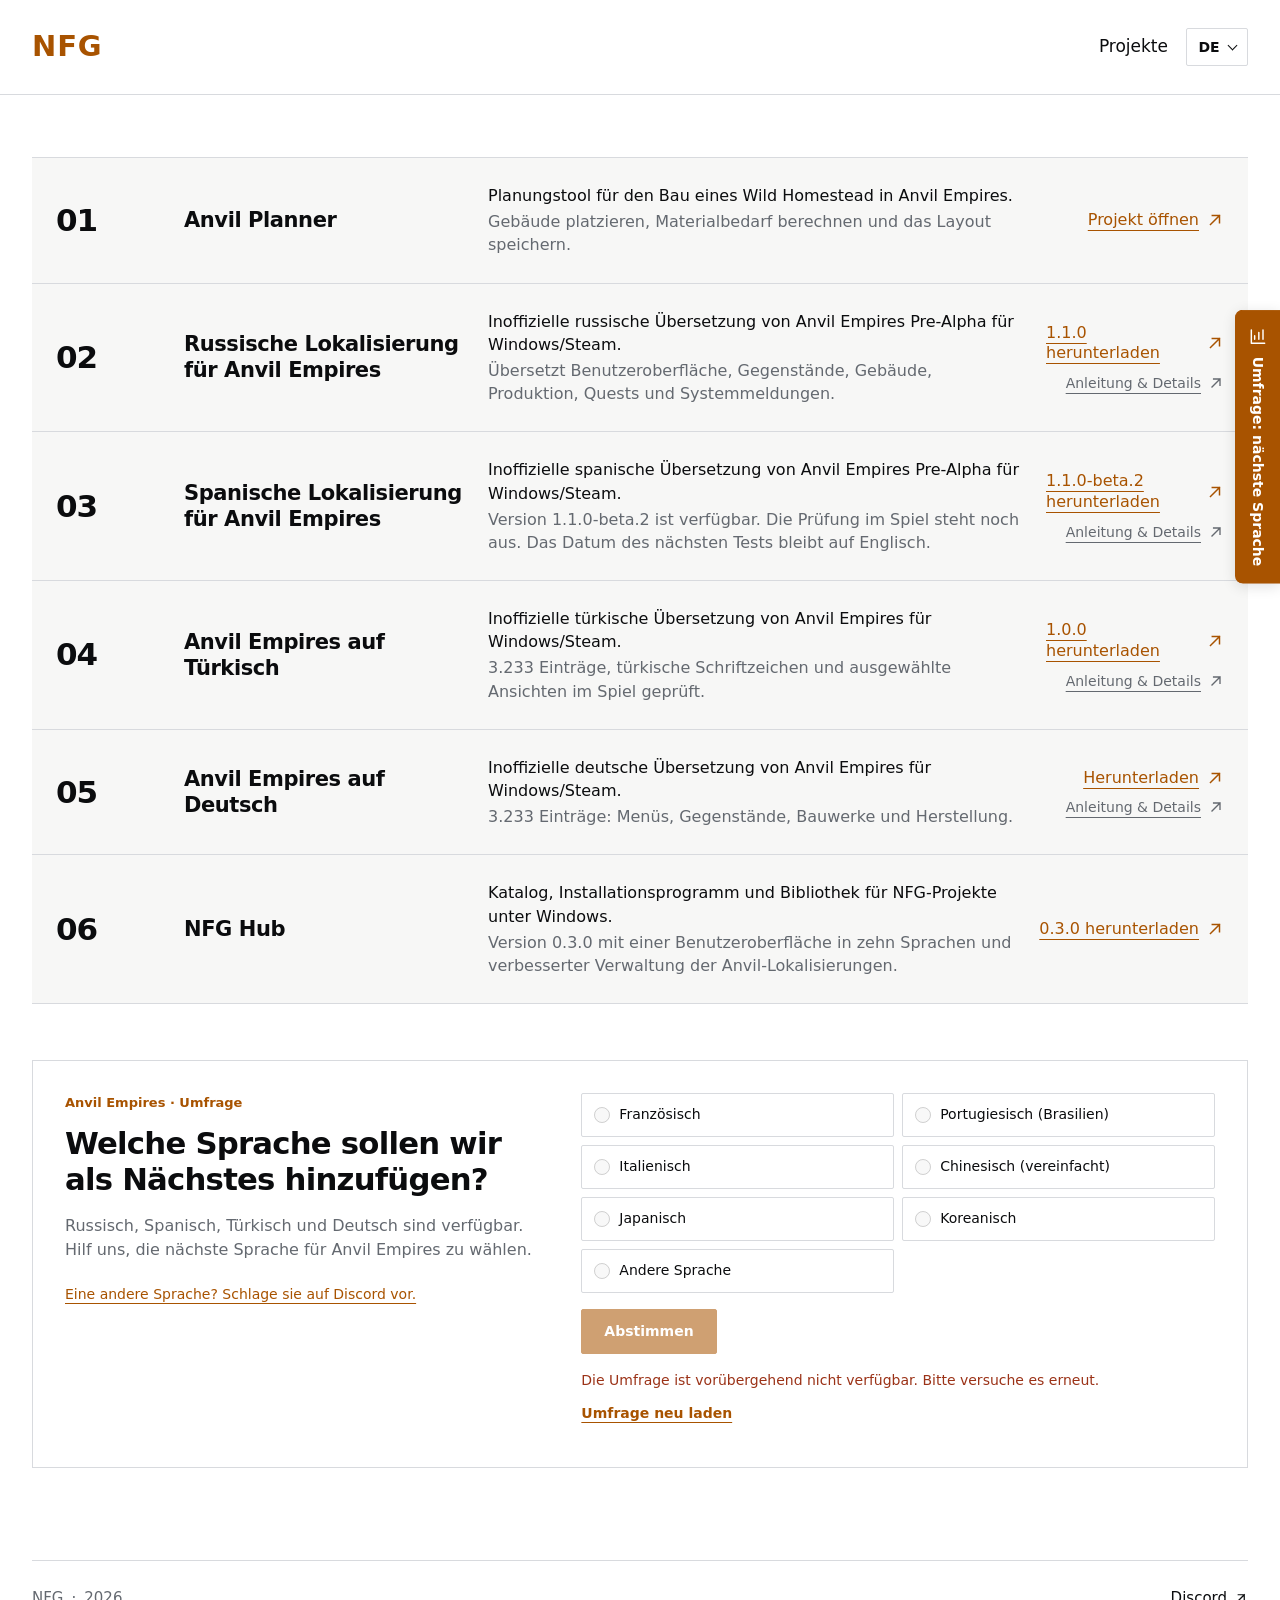
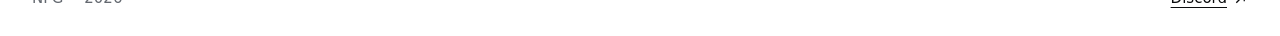
==== commit 3c9e1d94: "Simplify German localization card copy" ====
--- a/de/index.html
+++ b/de/index.html
@@ -43,9 +43,9 @@
     <meta property="og:image" content="https://nfg-system.online/assets/brand/nfg-og-image.png" />
     <meta property="og:image:alt" content="NFG" />
     <meta name="twitter:card" content="summary_large_image" />
-    <script type="application/ld+json">{"@context":"https://schema.org","@graph":[{"@type":"Organization","@id":"https://nfg-system.online/#organization","name":"NFG","url":"https://nfg-system.online/","logo":"https://nfg-system.online/assets/brand/nfg-favicon-512.png"},{"@type":"WebSite","@id":"https://nfg-system.online/#website","name":"NFG","url":"https://nfg-system.online/","publisher":{"@id":"https://nfg-system.online/#organization"}},{"@type":"CollectionPage","name":"NFG-Projekte","description":"NFG-Projekte: Anvil Planner, russische, spanische, türkische und deutsche Übersetzungen von Anvil Empires sowie NFG Hub.","url":"https://nfg-system.online/de/","inLanguage":"de","isPartOf":{"@id":"https://nfg-system.online/#website"},"mainEntity":{"@type":"ItemList","itemListElement":[{"@type":"ListItem","position":1,"name":"Anvil Planner","url":"https://anvil-planner.nfg-system.online/"},{"@type":"ListItem","position":2,"name":"Russische Lokalisierung für Anvil Empires","url":"https://github.com/Aneonfas/anvil-empires-localizations/releases/download/ru-v1.1.0/Anvil-Empires-Russian-v1.1.0-steam-build-25584311.zip"},{"@type":"ListItem","position":3,"name":"Spanische Lokalisierung für Anvil Empires","url":"https://github.com/Aneonfas/anvil-empires-localizations/releases/download/es-v1.1.0-beta.2/Anvil-Empires-Spanish-v1.1.0-beta.2-steam-build-25584311.zip","description":"Version 1.1.0-beta.2 ist verfügbar. Die Prüfung im Spiel steht noch aus. Das Datum des nächsten Tests bleibt auf Englisch."},{"@type":"ListItem","position":4,"name":"Anvil Empires auf Türkisch","url":"https://github.com/Aneonfas/anvil-empires-localizations/releases/download/tr-v1.0.0/Anvil-Empires-Turkish-v1.0.0-steam-build-25584311.zip","description":"3.233 Einträge, türkische Schriftzeichen und ausgewählte Ansichten im Spiel geprüft."},{"@type":"ListItem","position":5,"name":"Anvil Empires auf Deutsch","url":"https://github.com/Aneonfas/anvil-empires-localizations/releases/download/de-v1.0.0-beta.1/Anvil-Empires-German-v1.0.0-beta.1-steam-build-25584311.zip","description":"1.0.0-beta.1: 3.233 Einträge. Die Prüfung im Spiel steht noch aus."},{"@type":"ListItem","position":6,"name":"NFG Hub","url":"https://github.com/Aneonfas/nfg-hub/releases/download/v0.3.0/NFG-Hub-v0.3.0-win-x64.zip"}]}}]}</script>
-    <link rel="stylesheet" href="../assets/home.css?v=20260930-german-release-v1" />
-    <script type="module" src="../assets/language-poll.js?v=20260930-german-release-v1"></script>
+    <script type="application/ld+json">{"@context":"https://schema.org","@graph":[{"@type":"Organization","@id":"https://nfg-system.online/#organization","name":"NFG","url":"https://nfg-system.online/","logo":"https://nfg-system.online/assets/brand/nfg-favicon-512.png"},{"@type":"WebSite","@id":"https://nfg-system.online/#website","name":"NFG","url":"https://nfg-system.online/","publisher":{"@id":"https://nfg-system.online/#organization"}},{"@type":"CollectionPage","name":"NFG-Projekte","description":"NFG-Projekte: Anvil Planner, russische, spanische, türkische und deutsche Übersetzungen von Anvil Empires sowie NFG Hub.","url":"https://nfg-system.online/de/","inLanguage":"de","isPartOf":{"@id":"https://nfg-system.online/#website"},"mainEntity":{"@type":"ItemList","itemListElement":[{"@type":"ListItem","position":1,"name":"Anvil Planner","url":"https://anvil-planner.nfg-system.online/"},{"@type":"ListItem","position":2,"name":"Russische Lokalisierung für Anvil Empires","url":"https://github.com/Aneonfas/anvil-empires-localizations/releases/download/ru-v1.1.0/Anvil-Empires-Russian-v1.1.0-steam-build-25584311.zip"},{"@type":"ListItem","position":3,"name":"Spanische Lokalisierung für Anvil Empires","url":"https://github.com/Aneonfas/anvil-empires-localizations/releases/download/es-v1.1.0-beta.2/Anvil-Empires-Spanish-v1.1.0-beta.2-steam-build-25584311.zip","description":"Version 1.1.0-beta.2 ist verfügbar. Die Prüfung im Spiel steht noch aus. Das Datum des nächsten Tests bleibt auf Englisch."},{"@type":"ListItem","position":4,"name":"Anvil Empires auf Türkisch","url":"https://github.com/Aneonfas/anvil-empires-localizations/releases/download/tr-v1.0.0/Anvil-Empires-Turkish-v1.0.0-steam-build-25584311.zip","description":"3.233 Einträge, türkische Schriftzeichen und ausgewählte Ansichten im Spiel geprüft."},{"@type":"ListItem","position":5,"name":"Anvil Empires auf Deutsch","url":"https://github.com/Aneonfas/anvil-empires-localizations/releases/download/de-v1.0.0-beta.1/Anvil-Empires-German-v1.0.0-beta.1-steam-build-25584311.zip","description":"3.233 Einträge: Menüs, Gegenstände, Bauwerke und Herstellung."},{"@type":"ListItem","position":6,"name":"NFG Hub","url":"https://github.com/Aneonfas/nfg-hub/releases/download/v0.3.0/NFG-Hub-v0.3.0-win-x64.zip"}]}}]}</script>
+    <link rel="stylesheet" href="../assets/home.css?v=20260930-german-player-copy-v2" />
+    <script type="module" src="../assets/language-poll.js?v=20260930-german-player-copy-v2"></script>
   </head>
   <body>
     <!-- Generated by scripts/generate-localized-home.mjs. Edit content/home.locales.json. -->
@@ -230,7 +230,7 @@
           <h2 class="project-title">Anvil Empires auf Deutsch</h2>
           <div class="project-copy">
             <p>Inoffizielle deutsche Übersetzung von Anvil Empires für Windows/Steam.</p>
-            <p class="project-copy-secondary">1.0.0-beta.1: 3.233 Einträge. Die Prüfung im Spiel steht noch aus.</p>
+            <p class="project-copy-secondary">3.233 Einträge: Menüs, Gegenstände, Bauwerke und Herstellung.</p>
           </div>
           <div class="project-actions">
             <a
@@ -238,9 +238,9 @@
               href="https://github.com/Aneonfas/anvil-empires-localizations/releases/download/de-v1.0.0-beta.1/Anvil-Empires-German-v1.0.0-beta.1-steam-build-25584311.zip"
               target="_blank"
               rel="noreferrer"
-              aria-label="1.0.0-beta.1 herunterladen — Anvil Empires auf Deutsch — GitHub (öffnet in einem neuen Tab)"
-            >
-              <span>1.0.0-beta.1 herunterladen</span>
+              aria-label="Herunterladen — Anvil Empires auf Deutsch — GitHub (öffnet in einem neuen Tab)"
+            >
+              <span>Herunterladen</span>
               <svg aria-hidden="true" viewBox="0 0 20 20">
                 <path d="M5 15 15 5M7 5h8v8" />
               </svg>
@@ -287,7 +287,7 @@
         <div class="poll-intro">
           <p class="poll-eyebrow">Anvil Empires · Umfrage</p>
           <h2 id="language-poll-title">Welche Sprache sollen wir als Nächstes hinzufügen?</h2>
-          <p class="poll-description">Russisch, Spanisch und Türkisch sowie die deutsche Beta sind verfügbar. Hilf uns, die nächste Sprache für Anvil Empires zu wählen.</p>
+          <p class="poll-description">Russisch, Spanisch, Türkisch und Deutsch sind verfügbar. Hilf uns, die nächste Sprache für Anvil Empires zu wählen.</p>
           <p class="poll-suggest"><a href="https://discord.gg/RNJaFUyeyx" target="_blank" rel="noreferrer" aria-label="Eine andere Sprache? Schlage sie auf Discord vor. NFG-Discord-Server in einem neuen Tab öffnen">Eine andere Sprache? Schlage sie auf Discord vor.</a></p>
         </div>
         <div class="poll-content">
@@ -392,7 +392,7 @@
           </details>
           <noscript><p class="poll-noscript">Aktiviere JavaScript, um abzustimmen und Ergebnisse zu sehen. Du kannst auch auf Discord eine Sprache vorschlagen.</p></noscript>
         </div>
-        <script type="application/json" data-poll-copy>{"shortcut":"Umfrage: nächste Sprache","eyebrow":"Anvil Empires · Umfrage","title":"Welche Sprache sollen wir als Nächstes hinzufügen?","description":"Russisch, Spanisch und Türkisch sowie die deutsche Beta sind verfügbar. Hilf uns, die nächste Sprache für Anvil Empires zu wählen.","choose":"Wähle eine Sprache","choiceRequired":"Wähle vor der Abstimmung eine Sprache.","submit":"Abstimmen","submitting":"Deine Stimme wird gespeichert…","loading":"Umfrage wird geladen…","retry":"Umfrage neu laden","results":"Ergebnisse","totalVotes":"Stimmen insgesamt: {count}","resultCount":"Stimmen: {votes} · {percent}","yourVote":"Deine Stimme","voted":"Deine Stimme ist gespeichert: {language}.","success":"Danke! Deine Stimme: {language}.","verification":{"label":"Prüfung vor der Abstimmung","loading":"Prüfung wird geladen…","ready":"Prüfung abgeschlossen.","retry":"Prüfung wiederholen","expired":"Die Prüfung ist abgelaufen. Bitte führe sie erneut durch.","failed":"Die Prüfung ist fehlgeschlagen. Bitte versuche es erneut.","unavailable":"Die Prüfung ist vorübergehend nicht verfügbar. Die Ergebnisse kannst du unten weiterhin ansehen.","wait":"Versuche es in {seconds} Sekunden erneut.","checkingVote":"Es wird geprüft, ob deine Stimme gespeichert wurde…"},"suggest":"Eine andere Sprache? Schlage sie auf Discord vor.","noscript":"Aktiviere JavaScript, um abzustimmen und Ergebnisse zu sehen. Du kannst auch auf Discord eine Sprache vorschlagen.","errors":{"unavailable":"Die Umfrage ist vorübergehend nicht verfügbar. Bitte versuche es erneut.","vote_failed":"Deine Stimme konnte nicht bestätigt werden. Lade die Umfrage vor einem weiteren Versuch neu.","cookie_required":"Zum Abstimmen sind Cookies dieser Website nötig. Erlaube sie und lade die Umfrage neu.","forbidden":"Die Abstimmungsanfrage konnte nicht geprüft werden. Lade die Seite neu und versuche es erneut.","rate_limited":"Zu viele Anfragen. Warte etwas, bevor du es erneut versuchst.","invalid_option":"Diese Option ist nicht verfügbar. Wähle eine Sprache aus der Liste.","already_voted":"Dieser Browser hat bereits abgestimmt. Erneutes Abstimmen ist nicht möglich.","verification_required":"Schließe vor der Abstimmung die Prüfung ab.","verification_failed":"Die Prüfung wurde nicht akzeptiert. Führe sie vor einem weiteren Versuch erneut durch.","verification_unavailable":"Die Prüfung ist vorübergehend nicht verfügbar. Bitte versuche es später."},"options":{"fr":"Französisch","pt-br":"Portugiesisch (Brasilien)","it":"Italienisch","zh-cn":"Chinesisch (vereinfacht)","ja":"Japanisch","ko":"Koreanisch","other":"Andere Sprache"},"locale":"de"}</script>
+        <script type="application/json" data-poll-copy>{"shortcut":"Umfrage: nächste Sprache","eyebrow":"Anvil Empires · Umfrage","title":"Welche Sprache sollen wir als Nächstes hinzufügen?","description":"Russisch, Spanisch, Türkisch und Deutsch sind verfügbar. Hilf uns, die nächste Sprache für Anvil Empires zu wählen.","choose":"Wähle eine Sprache","choiceRequired":"Wähle vor der Abstimmung eine Sprache.","submit":"Abstimmen","submitting":"Deine Stimme wird gespeichert…","loading":"Umfrage wird geladen…","retry":"Umfrage neu laden","results":"Ergebnisse","totalVotes":"Stimmen insgesamt: {count}","resultCount":"Stimmen: {votes} · {percent}","yourVote":"Deine Stimme","voted":"Deine Stimme ist gespeichert: {language}.","success":"Danke! Deine Stimme: {language}.","verification":{"label":"Prüfung vor der Abstimmung","loading":"Prüfung wird geladen…","ready":"Prüfung abgeschlossen.","retry":"Prüfung wiederholen","expired":"Die Prüfung ist abgelaufen. Bitte führe sie erneut durch.","failed":"Die Prüfung ist fehlgeschlagen. Bitte versuche es erneut.","unavailable":"Die Prüfung ist vorübergehend nicht verfügbar. Die Ergebnisse kannst du unten weiterhin ansehen.","wait":"Versuche es in {seconds} Sekunden erneut.","checkingVote":"Es wird geprüft, ob deine Stimme gespeichert wurde…"},"suggest":"Eine andere Sprache? Schlage sie auf Discord vor.","noscript":"Aktiviere JavaScript, um abzustimmen und Ergebnisse zu sehen. Du kannst auch auf Discord eine Sprache vorschlagen.","errors":{"unavailable":"Die Umfrage ist vorübergehend nicht verfügbar. Bitte versuche es erneut.","vote_failed":"Deine Stimme konnte nicht bestätigt werden. Lade die Umfrage vor einem weiteren Versuch neu.","cookie_required":"Zum Abstimmen sind Cookies dieser Website nötig. Erlaube sie und lade die Umfrage neu.","forbidden":"Die Abstimmungsanfrage konnte nicht geprüft werden. Lade die Seite neu und versuche es erneut.","rate_limited":"Zu viele Anfragen. Warte etwas, bevor du es erneut versuchst.","invalid_option":"Diese Option ist nicht verfügbar. Wähle eine Sprache aus der Liste.","already_voted":"Dieser Browser hat bereits abgestimmt. Erneutes Abstimmen ist nicht möglich.","verification_required":"Schließe vor der Abstimmung die Prüfung ab.","verification_failed":"Die Prüfung wurde nicht akzeptiert. Führe sie vor einem weiteren Versuch erneut durch.","verification_unavailable":"Die Prüfung ist vorübergehend nicht verfügbar. Bitte versuche es später."},"options":{"fr":"Französisch","pt-br":"Portugiesisch (Brasilien)","it":"Italienisch","zh-cn":"Chinesisch (vereinfacht)","ja":"Japanisch","ko":"Koreanisch","other":"Andere Sprache"},"locale":"de"}</script>
       </section>
     </main>
 
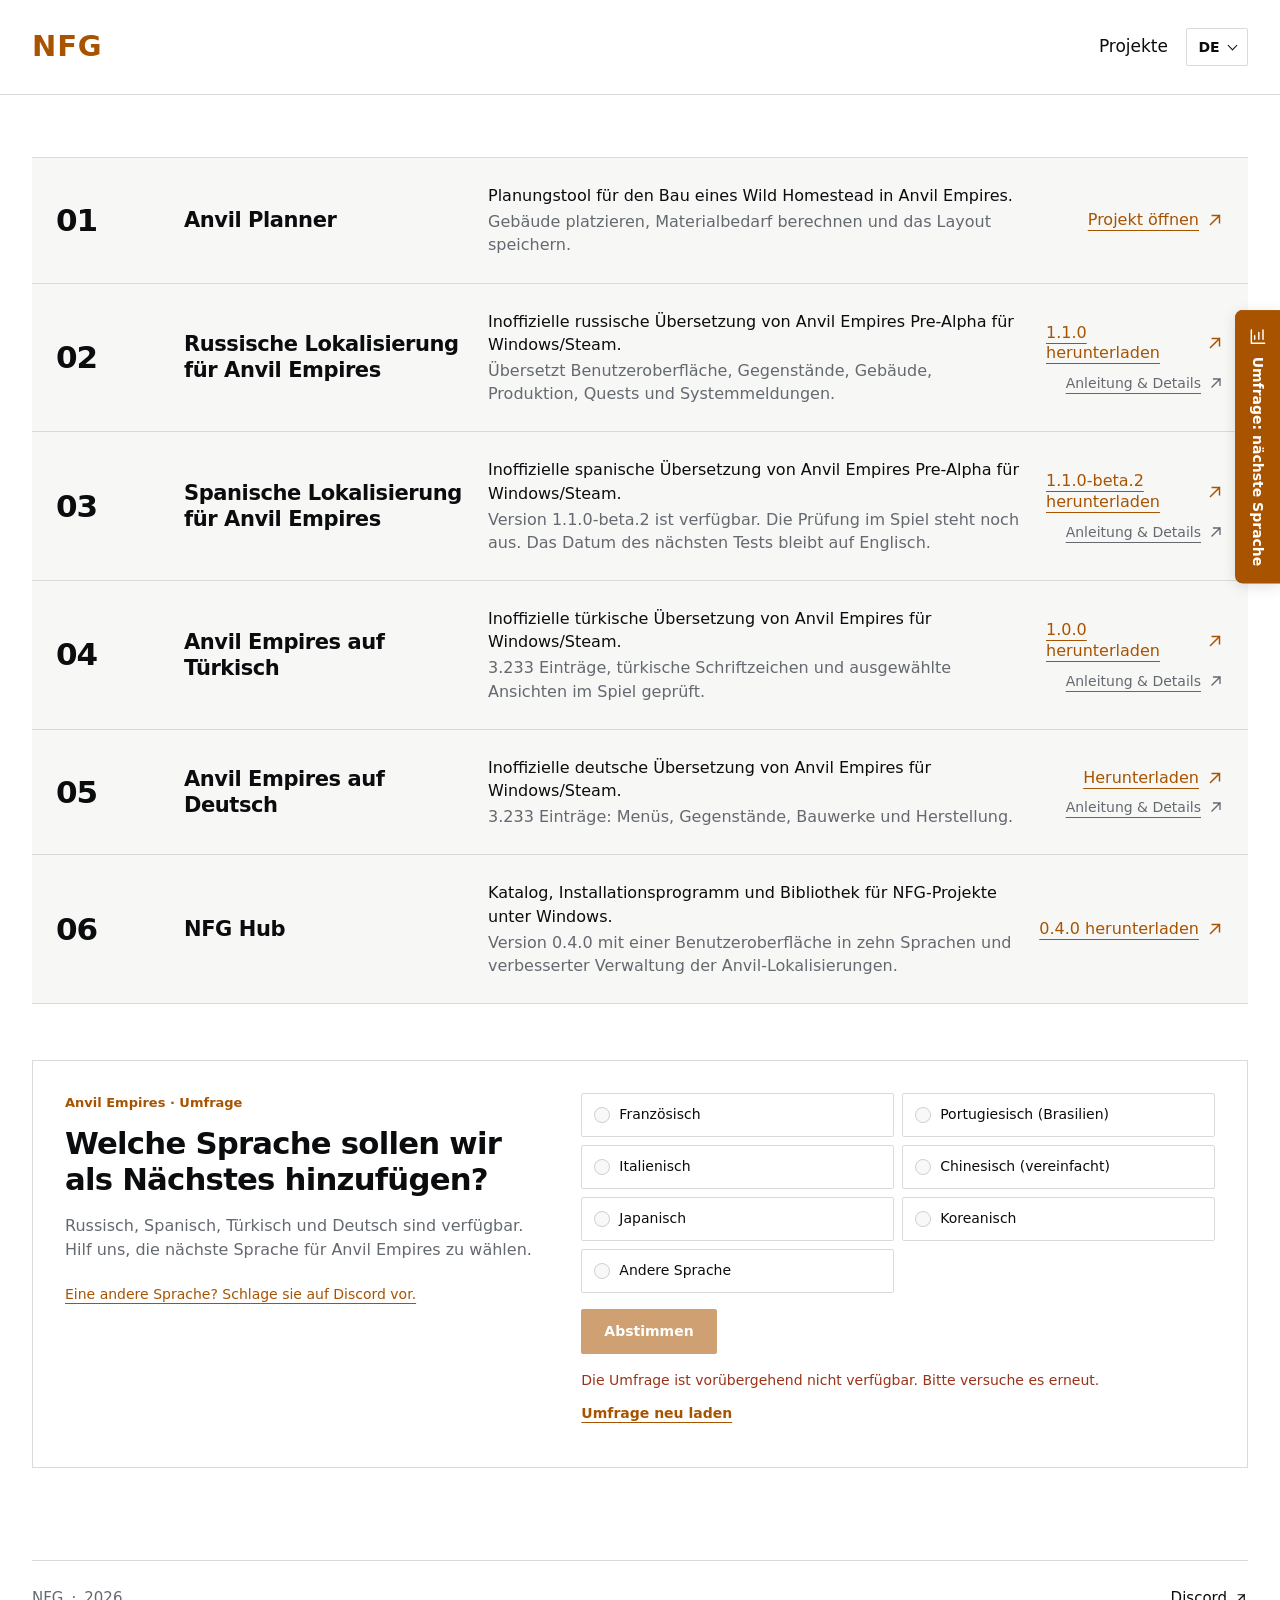
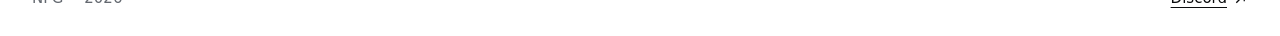
==== commit 4ab5bf6b: "Point all Hub downloads to verified 0.4.0 release" ====
--- a/de/index.html
+++ b/de/index.html
@@ -43,7 +43,7 @@
     <meta property="og:image" content="https://nfg-system.online/assets/brand/nfg-og-image.png" />
     <meta property="og:image:alt" content="NFG" />
     <meta name="twitter:card" content="summary_large_image" />
-    <script type="application/ld+json">{"@context":"https://schema.org","@graph":[{"@type":"Organization","@id":"https://nfg-system.online/#organization","name":"NFG","url":"https://nfg-system.online/","logo":"https://nfg-system.online/assets/brand/nfg-favicon-512.png"},{"@type":"WebSite","@id":"https://nfg-system.online/#website","name":"NFG","url":"https://nfg-system.online/","publisher":{"@id":"https://nfg-system.online/#organization"}},{"@type":"CollectionPage","name":"NFG-Projekte","description":"NFG-Projekte: Anvil Planner, russische, spanische, türkische und deutsche Übersetzungen von Anvil Empires sowie NFG Hub.","url":"https://nfg-system.online/de/","inLanguage":"de","isPartOf":{"@id":"https://nfg-system.online/#website"},"mainEntity":{"@type":"ItemList","itemListElement":[{"@type":"ListItem","position":1,"name":"Anvil Planner","url":"https://anvil-planner.nfg-system.online/"},{"@type":"ListItem","position":2,"name":"Russische Lokalisierung für Anvil Empires","url":"https://github.com/Aneonfas/anvil-empires-localizations/releases/download/ru-v1.1.0/Anvil-Empires-Russian-v1.1.0-steam-build-25584311.zip"},{"@type":"ListItem","position":3,"name":"Spanische Lokalisierung für Anvil Empires","url":"https://github.com/Aneonfas/anvil-empires-localizations/releases/download/es-v1.1.0-beta.2/Anvil-Empires-Spanish-v1.1.0-beta.2-steam-build-25584311.zip","description":"Version 1.1.0-beta.2 ist verfügbar. Die Prüfung im Spiel steht noch aus. Das Datum des nächsten Tests bleibt auf Englisch."},{"@type":"ListItem","position":4,"name":"Anvil Empires auf Türkisch","url":"https://github.com/Aneonfas/anvil-empires-localizations/releases/download/tr-v1.0.0/Anvil-Empires-Turkish-v1.0.0-steam-build-25584311.zip","description":"3.233 Einträge, türkische Schriftzeichen und ausgewählte Ansichten im Spiel geprüft."},{"@type":"ListItem","position":5,"name":"Anvil Empires auf Deutsch","url":"https://github.com/Aneonfas/anvil-empires-localizations/releases/download/de-v1.0.0-beta.1/Anvil-Empires-German-v1.0.0-beta.1-steam-build-25584311.zip","description":"3.233 Einträge: Menüs, Gegenstände, Bauwerke und Herstellung."},{"@type":"ListItem","position":6,"name":"NFG Hub","url":"https://github.com/Aneonfas/nfg-hub/releases/download/v0.3.0/NFG-Hub-v0.3.0-win-x64.zip"}]}}]}</script>
+    <script type="application/ld+json">{"@context":"https://schema.org","@graph":[{"@type":"Organization","@id":"https://nfg-system.online/#organization","name":"NFG","url":"https://nfg-system.online/","logo":"https://nfg-system.online/assets/brand/nfg-favicon-512.png"},{"@type":"WebSite","@id":"https://nfg-system.online/#website","name":"NFG","url":"https://nfg-system.online/","publisher":{"@id":"https://nfg-system.online/#organization"}},{"@type":"CollectionPage","name":"NFG-Projekte","description":"NFG-Projekte: Anvil Planner, russische, spanische, türkische und deutsche Übersetzungen von Anvil Empires sowie NFG Hub.","url":"https://nfg-system.online/de/","inLanguage":"de","isPartOf":{"@id":"https://nfg-system.online/#website"},"mainEntity":{"@type":"ItemList","itemListElement":[{"@type":"ListItem","position":1,"name":"Anvil Planner","url":"https://anvil-planner.nfg-system.online/"},{"@type":"ListItem","position":2,"name":"Russische Lokalisierung für Anvil Empires","url":"https://github.com/Aneonfas/anvil-empires-localizations/releases/download/ru-v1.1.0/Anvil-Empires-Russian-v1.1.0-steam-build-25584311.zip"},{"@type":"ListItem","position":3,"name":"Spanische Lokalisierung für Anvil Empires","url":"https://github.com/Aneonfas/anvil-empires-localizations/releases/download/es-v1.1.0-beta.2/Anvil-Empires-Spanish-v1.1.0-beta.2-steam-build-25584311.zip","description":"Version 1.1.0-beta.2 ist verfügbar. Die Prüfung im Spiel steht noch aus. Das Datum des nächsten Tests bleibt auf Englisch."},{"@type":"ListItem","position":4,"name":"Anvil Empires auf Türkisch","url":"https://github.com/Aneonfas/anvil-empires-localizations/releases/download/tr-v1.0.0/Anvil-Empires-Turkish-v1.0.0-steam-build-25584311.zip","description":"3.233 Einträge, türkische Schriftzeichen und ausgewählte Ansichten im Spiel geprüft."},{"@type":"ListItem","position":5,"name":"Anvil Empires auf Deutsch","url":"https://github.com/Aneonfas/anvil-empires-localizations/releases/download/de-v1.0.0-beta.1/Anvil-Empires-German-v1.0.0-beta.1-steam-build-25584311.zip","description":"3.233 Einträge: Menüs, Gegenstände, Bauwerke und Herstellung."},{"@type":"ListItem","position":6,"name":"NFG Hub","url":"https://github.com/Aneonfas/nfg-hub/releases/download/v0.4.0/NFG-Hub-v0.4.0-win-x64.zip"}]}}]}</script>
     <link rel="stylesheet" href="../assets/home.css?v=20260930-german-player-copy-v2" />
     <script type="module" src="../assets/language-poll.js?v=20260930-german-player-copy-v2"></script>
   </head>
@@ -266,16 +266,16 @@
           <h2 class="project-title">NFG Hub</h2>
           <div class="project-copy">
             <p>Katalog, Installationsprogramm und Bibliothek für NFG-Projekte unter Windows.</p>
-            <p class="project-copy-secondary">Version 0.3.0 mit einer Benutzeroberfläche in zehn Sprachen und verbesserter Verwaltung der Anvil-Lokalisierungen.</p>
+            <p class="project-copy-secondary">Version 0.4.0 mit einer Benutzeroberfläche in zehn Sprachen und verbesserter Verwaltung der Anvil-Lokalisierungen.</p>
           </div>
           <a
             class="project-link"
-            href="https://github.com/Aneonfas/nfg-hub/releases/download/v0.3.0/NFG-Hub-v0.3.0-win-x64.zip"
+            href="https://github.com/Aneonfas/nfg-hub/releases/download/v0.4.0/NFG-Hub-v0.4.0-win-x64.zip"
             target="_blank"
             rel="noreferrer"
-            aria-label="NFG Hub 0.3.0 für Windows x64 von GitHub in einem neuen Tab herunterladen"
+            aria-label="NFG Hub 0.4.0 für Windows x64 von GitHub in einem neuen Tab herunterladen"
           >
-            <span>0.3.0 herunterladen</span>
+            <span>0.4.0 herunterladen</span>
             <svg aria-hidden="true" viewBox="0 0 20 20">
               <path d="M5 15 15 5M7 5h8v8" />
             </svg>
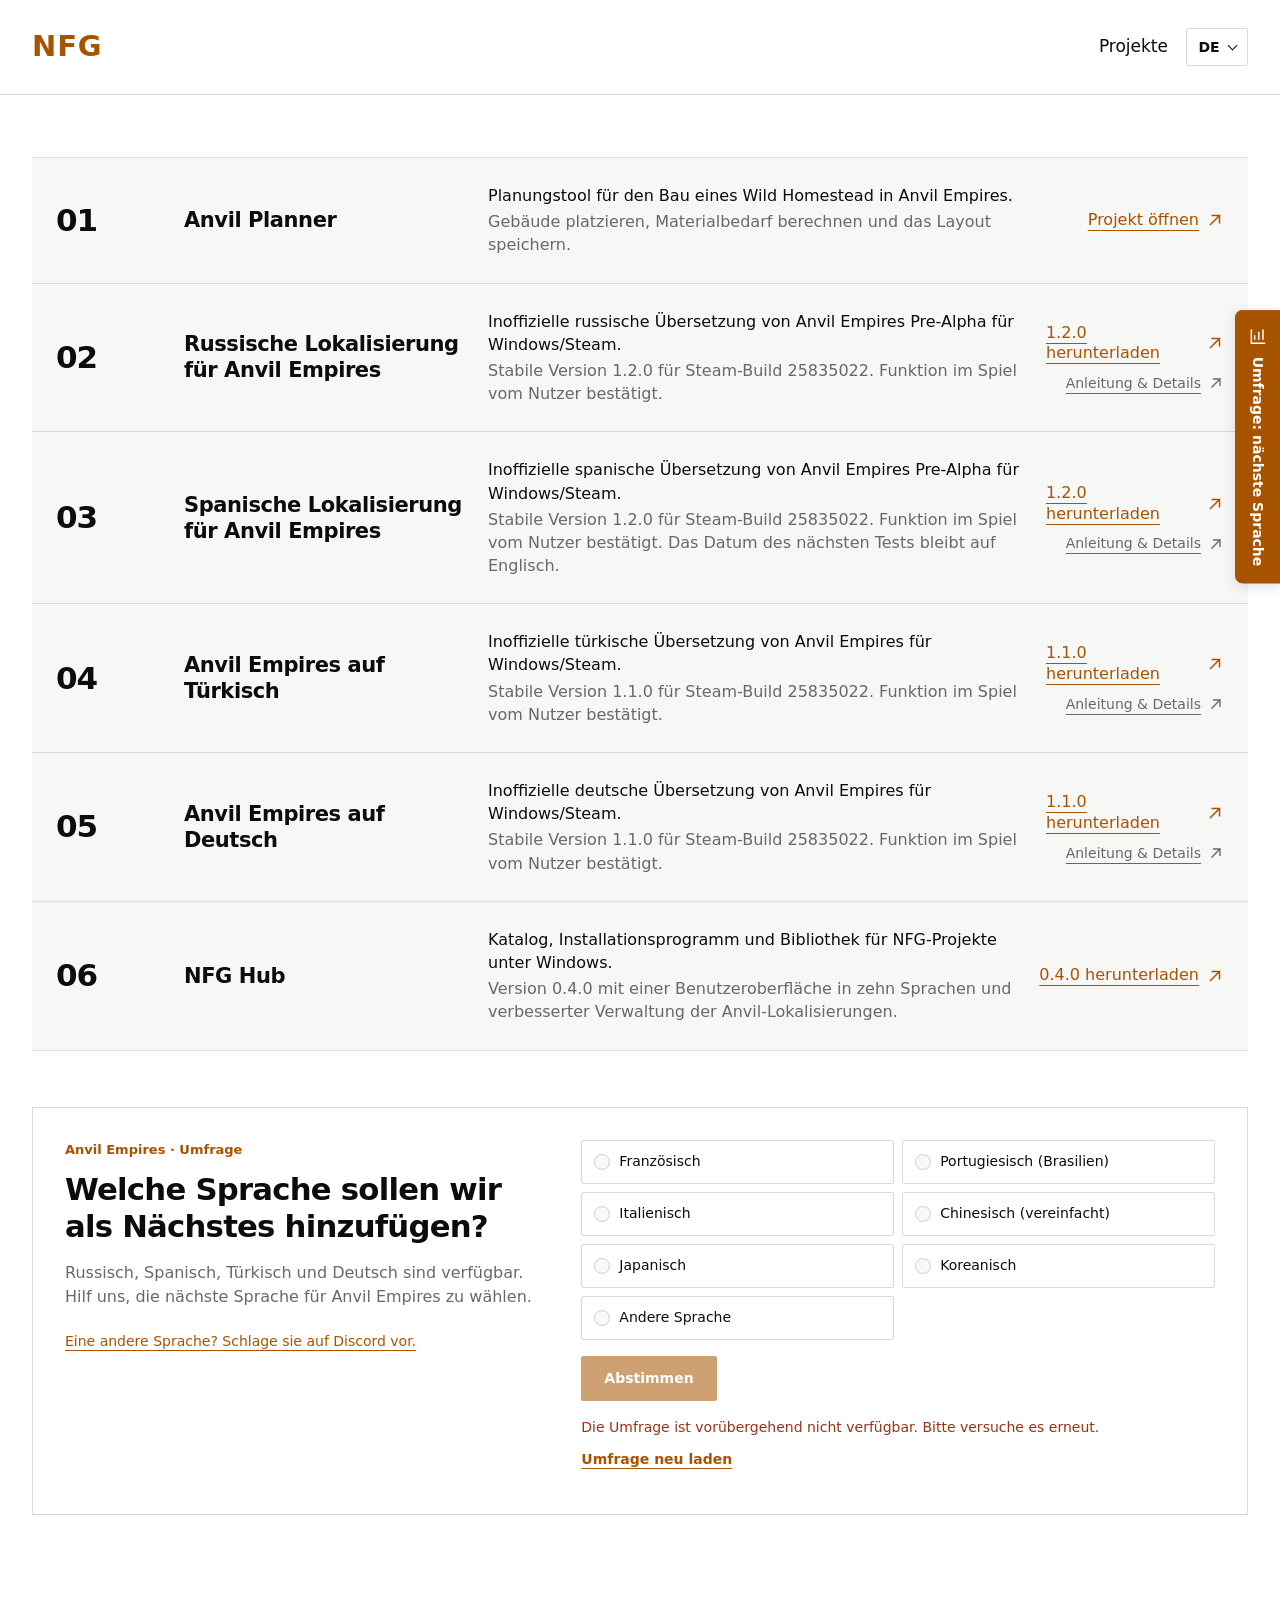
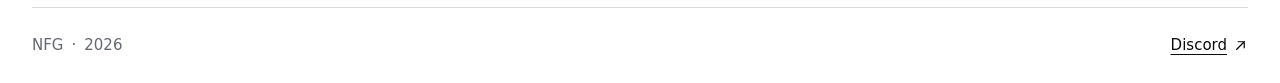
==== commit e84c95f1: "Publish stable Anvil localization links for build 25835022" ====
--- a/de/index.html
+++ b/de/index.html
@@ -43,9 +43,9 @@
     <meta property="og:image" content="https://nfg-system.online/assets/brand/nfg-og-image.png" />
     <meta property="og:image:alt" content="NFG" />
     <meta name="twitter:card" content="summary_large_image" />
-    <script type="application/ld+json">{"@context":"https://schema.org","@graph":[{"@type":"Organization","@id":"https://nfg-system.online/#organization","name":"NFG","url":"https://nfg-system.online/","logo":"https://nfg-system.online/assets/brand/nfg-favicon-512.png"},{"@type":"WebSite","@id":"https://nfg-system.online/#website","name":"NFG","url":"https://nfg-system.online/","publisher":{"@id":"https://nfg-system.online/#organization"}},{"@type":"CollectionPage","name":"NFG-Projekte","description":"NFG-Projekte: Anvil Planner, russische, spanische, türkische und deutsche Übersetzungen von Anvil Empires sowie NFG Hub.","url":"https://nfg-system.online/de/","inLanguage":"de","isPartOf":{"@id":"https://nfg-system.online/#website"},"mainEntity":{"@type":"ItemList","itemListElement":[{"@type":"ListItem","position":1,"name":"Anvil Planner","url":"https://anvil-planner.nfg-system.online/"},{"@type":"ListItem","position":2,"name":"Russische Lokalisierung für Anvil Empires","url":"https://github.com/Aneonfas/anvil-empires-localizations/releases/download/ru-v1.1.0/Anvil-Empires-Russian-v1.1.0-steam-build-25584311.zip"},{"@type":"ListItem","position":3,"name":"Spanische Lokalisierung für Anvil Empires","url":"https://github.com/Aneonfas/anvil-empires-localizations/releases/download/es-v1.1.0-beta.2/Anvil-Empires-Spanish-v1.1.0-beta.2-steam-build-25584311.zip","description":"Version 1.1.0-beta.2 ist verfügbar. Die Prüfung im Spiel steht noch aus. Das Datum des nächsten Tests bleibt auf Englisch."},{"@type":"ListItem","position":4,"name":"Anvil Empires auf Türkisch","url":"https://github.com/Aneonfas/anvil-empires-localizations/releases/download/tr-v1.0.0/Anvil-Empires-Turkish-v1.0.0-steam-build-25584311.zip","description":"3.233 Einträge, türkische Schriftzeichen und ausgewählte Ansichten im Spiel geprüft."},{"@type":"ListItem","position":5,"name":"Anvil Empires auf Deutsch","url":"https://github.com/Aneonfas/anvil-empires-localizations/releases/download/de-v1.0.0-beta.1/Anvil-Empires-German-v1.0.0-beta.1-steam-build-25584311.zip","description":"3.233 Einträge: Menüs, Gegenstände, Bauwerke und Herstellung."},{"@type":"ListItem","position":6,"name":"NFG Hub","url":"https://github.com/Aneonfas/nfg-hub/releases/download/v0.4.0/NFG-Hub-v0.4.0-win-x64.zip"}]}}]}</script>
-    <link rel="stylesheet" href="../assets/home.css?v=20260930-german-player-copy-v2" />
-    <script type="module" src="../assets/language-poll.js?v=20260930-german-player-copy-v2"></script>
+    <script type="application/ld+json">{"@context":"https://schema.org","@graph":[{"@type":"Organization","@id":"https://nfg-system.online/#organization","name":"NFG","url":"https://nfg-system.online/","logo":"https://nfg-system.online/assets/brand/nfg-favicon-512.png"},{"@type":"WebSite","@id":"https://nfg-system.online/#website","name":"NFG","url":"https://nfg-system.online/","publisher":{"@id":"https://nfg-system.online/#organization"}},{"@type":"CollectionPage","name":"NFG-Projekte","description":"NFG-Projekte: Anvil Planner, russische, spanische, türkische und deutsche Übersetzungen von Anvil Empires sowie NFG Hub.","url":"https://nfg-system.online/de/","inLanguage":"de","isPartOf":{"@id":"https://nfg-system.online/#website"},"mainEntity":{"@type":"ItemList","itemListElement":[{"@type":"ListItem","position":1,"name":"Anvil Planner","url":"https://anvil-planner.nfg-system.online/"},{"@type":"ListItem","position":2,"name":"Russische Lokalisierung für Anvil Empires","url":"https://github.com/Aneonfas/anvil-empires-localizations/releases/download/ru-v1.2.0/Anvil-Empires-Russian-v1.2.0-steam-build-25835022.zip"},{"@type":"ListItem","position":3,"name":"Spanische Lokalisierung für Anvil Empires","url":"https://github.com/Aneonfas/anvil-empires-localizations/releases/download/es-v1.2.0/Anvil-Empires-Spanish-v1.2.0-steam-build-25835022.zip","description":"Stabile Version 1.2.0 für Steam-Build 25835022. Funktion im Spiel vom Nutzer bestätigt. Das Datum des nächsten Tests bleibt auf Englisch."},{"@type":"ListItem","position":4,"name":"Anvil Empires auf Türkisch","url":"https://github.com/Aneonfas/anvil-empires-localizations/releases/download/tr-v1.1.0/Anvil-Empires-Turkish-v1.1.0-steam-build-25835022.zip","description":"Stabile Version 1.1.0 für Steam-Build 25835022. Funktion im Spiel vom Nutzer bestätigt."},{"@type":"ListItem","position":5,"name":"Anvil Empires auf Deutsch","url":"https://github.com/Aneonfas/anvil-empires-localizations/releases/download/de-v1.1.0/Anvil-Empires-German-v1.1.0-steam-build-25835022.zip","description":"Stabile Version 1.1.0 für Steam-Build 25835022. Funktion im Spiel vom Nutzer bestätigt."},{"@type":"ListItem","position":6,"name":"NFG Hub","url":"https://github.com/Aneonfas/nfg-hub/releases/download/v0.4.0/NFG-Hub-v0.4.0-win-x64.zip"}]}}]}</script>
+    <link rel="stylesheet" href="../assets/home.css?v=20261010-anvil-stable-25835022" />
+    <script type="module" src="../assets/language-poll.js?v=20261010-anvil-stable-25835022"></script>
   </head>
   <body>
     <!-- Generated by scripts/generate-localized-home.mjs. Edit content/home.locales.json. -->
@@ -122,17 +122,17 @@
           <h2 class="project-title">Russische Lokalisierung für Anvil Empires</h2>
           <div class="project-copy">
             <p>Inoffizielle russische Übersetzung von Anvil Empires Pre-Alpha für Windows/Steam.</p>
-            <p class="project-copy-secondary">Übersetzt Benutzeroberfläche, Gegenstände, Gebäude, Produktion, Quests und Systemmeldungen.</p>
+            <p class="project-copy-secondary">Stabile Version 1.2.0 für Steam-Build 25835022. Funktion im Spiel vom Nutzer bestätigt.</p>
           </div>
           <div class="project-actions">
             <a
               class="project-link"
-              href="https://github.com/Aneonfas/anvil-empires-localizations/releases/download/ru-v1.1.0/Anvil-Empires-Russian-v1.1.0-steam-build-25584311.zip"
-              target="_blank"
-              rel="noreferrer"
-              aria-label="Russische Lokalisierung für Anvil Empires 1.1.0 von GitHub in einem neuen Tab herunterladen"
-            >
-              <span>1.1.0 herunterladen</span>
+              href="https://github.com/Aneonfas/anvil-empires-localizations/releases/download/ru-v1.2.0/Anvil-Empires-Russian-v1.2.0-steam-build-25835022.zip"
+              target="_blank"
+              rel="noreferrer"
+              aria-label="Russische Lokalisierung für Anvil Empires 1.2.0 von GitHub in einem neuen Tab herunterladen"
+            >
+              <span>1.2.0 herunterladen</span>
               <svg aria-hidden="true" viewBox="0 0 20 20">
                 <path d="M5 15 15 5M7 5h8v8" />
               </svg>
@@ -158,17 +158,17 @@
           <h2 class="project-title">Spanische Lokalisierung für Anvil Empires</h2>
           <div class="project-copy">
             <p>Inoffizielle spanische Übersetzung von Anvil Empires Pre-Alpha für Windows/Steam.</p>
-            <p class="project-copy-secondary">Version 1.1.0-beta.2 ist verfügbar. Die Prüfung im Spiel steht noch aus. Das Datum des nächsten Tests bleibt auf Englisch.</p>
+            <p class="project-copy-secondary">Stabile Version 1.2.0 für Steam-Build 25835022. Funktion im Spiel vom Nutzer bestätigt. Das Datum des nächsten Tests bleibt auf Englisch.</p>
           </div>
           <div class="project-actions">
             <a
               class="project-link"
-              href="https://github.com/Aneonfas/anvil-empires-localizations/releases/download/es-v1.1.0-beta.2/Anvil-Empires-Spanish-v1.1.0-beta.2-steam-build-25584311.zip"
-              target="_blank"
-              rel="noreferrer"
-              aria-label="Spanische Lokalisierung für Anvil Empires 1.1.0-beta.2 von GitHub in einem neuen Tab herunterladen"
-            >
-              <span>1.1.0-beta.2 herunterladen</span>
+              href="https://github.com/Aneonfas/anvil-empires-localizations/releases/download/es-v1.2.0/Anvil-Empires-Spanish-v1.2.0-steam-build-25835022.zip"
+              target="_blank"
+              rel="noreferrer"
+              aria-label="Spanische Lokalisierung für Anvil Empires 1.2.0 von GitHub in einem neuen Tab herunterladen"
+            >
+              <span>1.2.0 herunterladen</span>
               <svg aria-hidden="true" viewBox="0 0 20 20">
                 <path d="M5 15 15 5M7 5h8v8" />
               </svg>
@@ -194,17 +194,17 @@
           <h2 class="project-title">Anvil Empires auf Türkisch</h2>
           <div class="project-copy">
             <p>Inoffizielle türkische Übersetzung von Anvil Empires für Windows/Steam.</p>
-            <p class="project-copy-secondary">3.233 Einträge, türkische Schriftzeichen und ausgewählte Ansichten im Spiel geprüft.</p>
+            <p class="project-copy-secondary">Stabile Version 1.1.0 für Steam-Build 25835022. Funktion im Spiel vom Nutzer bestätigt.</p>
           </div>
           <div class="project-actions">
             <a
               class="project-link"
-              href="https://github.com/Aneonfas/anvil-empires-localizations/releases/download/tr-v1.0.0/Anvil-Empires-Turkish-v1.0.0-steam-build-25584311.zip"
-              target="_blank"
-              rel="noreferrer"
-              aria-label="1.0.0 herunterladen — Anvil Empires auf Türkisch — GitHub (öffnet in einem neuen Tab)"
-            >
-              <span>1.0.0 herunterladen</span>
+              href="https://github.com/Aneonfas/anvil-empires-localizations/releases/download/tr-v1.1.0/Anvil-Empires-Turkish-v1.1.0-steam-build-25835022.zip"
+              target="_blank"
+              rel="noreferrer"
+              aria-label="1.1.0 herunterladen — Anvil Empires auf Türkisch — GitHub (öffnet in einem neuen Tab)"
+            >
+              <span>1.1.0 herunterladen</span>
               <svg aria-hidden="true" viewBox="0 0 20 20">
                 <path d="M5 15 15 5M7 5h8v8" />
               </svg>
@@ -230,17 +230,17 @@
           <h2 class="project-title">Anvil Empires auf Deutsch</h2>
           <div class="project-copy">
             <p>Inoffizielle deutsche Übersetzung von Anvil Empires für Windows/Steam.</p>
-            <p class="project-copy-secondary">3.233 Einträge: Menüs, Gegenstände, Bauwerke und Herstellung.</p>
+            <p class="project-copy-secondary">Stabile Version 1.1.0 für Steam-Build 25835022. Funktion im Spiel vom Nutzer bestätigt.</p>
           </div>
           <div class="project-actions">
             <a
               class="project-link"
-              href="https://github.com/Aneonfas/anvil-empires-localizations/releases/download/de-v1.0.0-beta.1/Anvil-Empires-German-v1.0.0-beta.1-steam-build-25584311.zip"
-              target="_blank"
-              rel="noreferrer"
-              aria-label="Herunterladen — Anvil Empires auf Deutsch — GitHub (öffnet in einem neuen Tab)"
-            >
-              <span>Herunterladen</span>
+              href="https://github.com/Aneonfas/anvil-empires-localizations/releases/download/de-v1.1.0/Anvil-Empires-German-v1.1.0-steam-build-25835022.zip"
+              target="_blank"
+              rel="noreferrer"
+              aria-label="Herunterladen — Anvil Empires auf Deutsch — GitHub (öffnet in einem neuen Tab) — 1.1.0"
+            >
+              <span>1.1.0 herunterladen</span>
               <svg aria-hidden="true" viewBox="0 0 20 20">
                 <path d="M5 15 15 5M7 5h8v8" />
               </svg>
